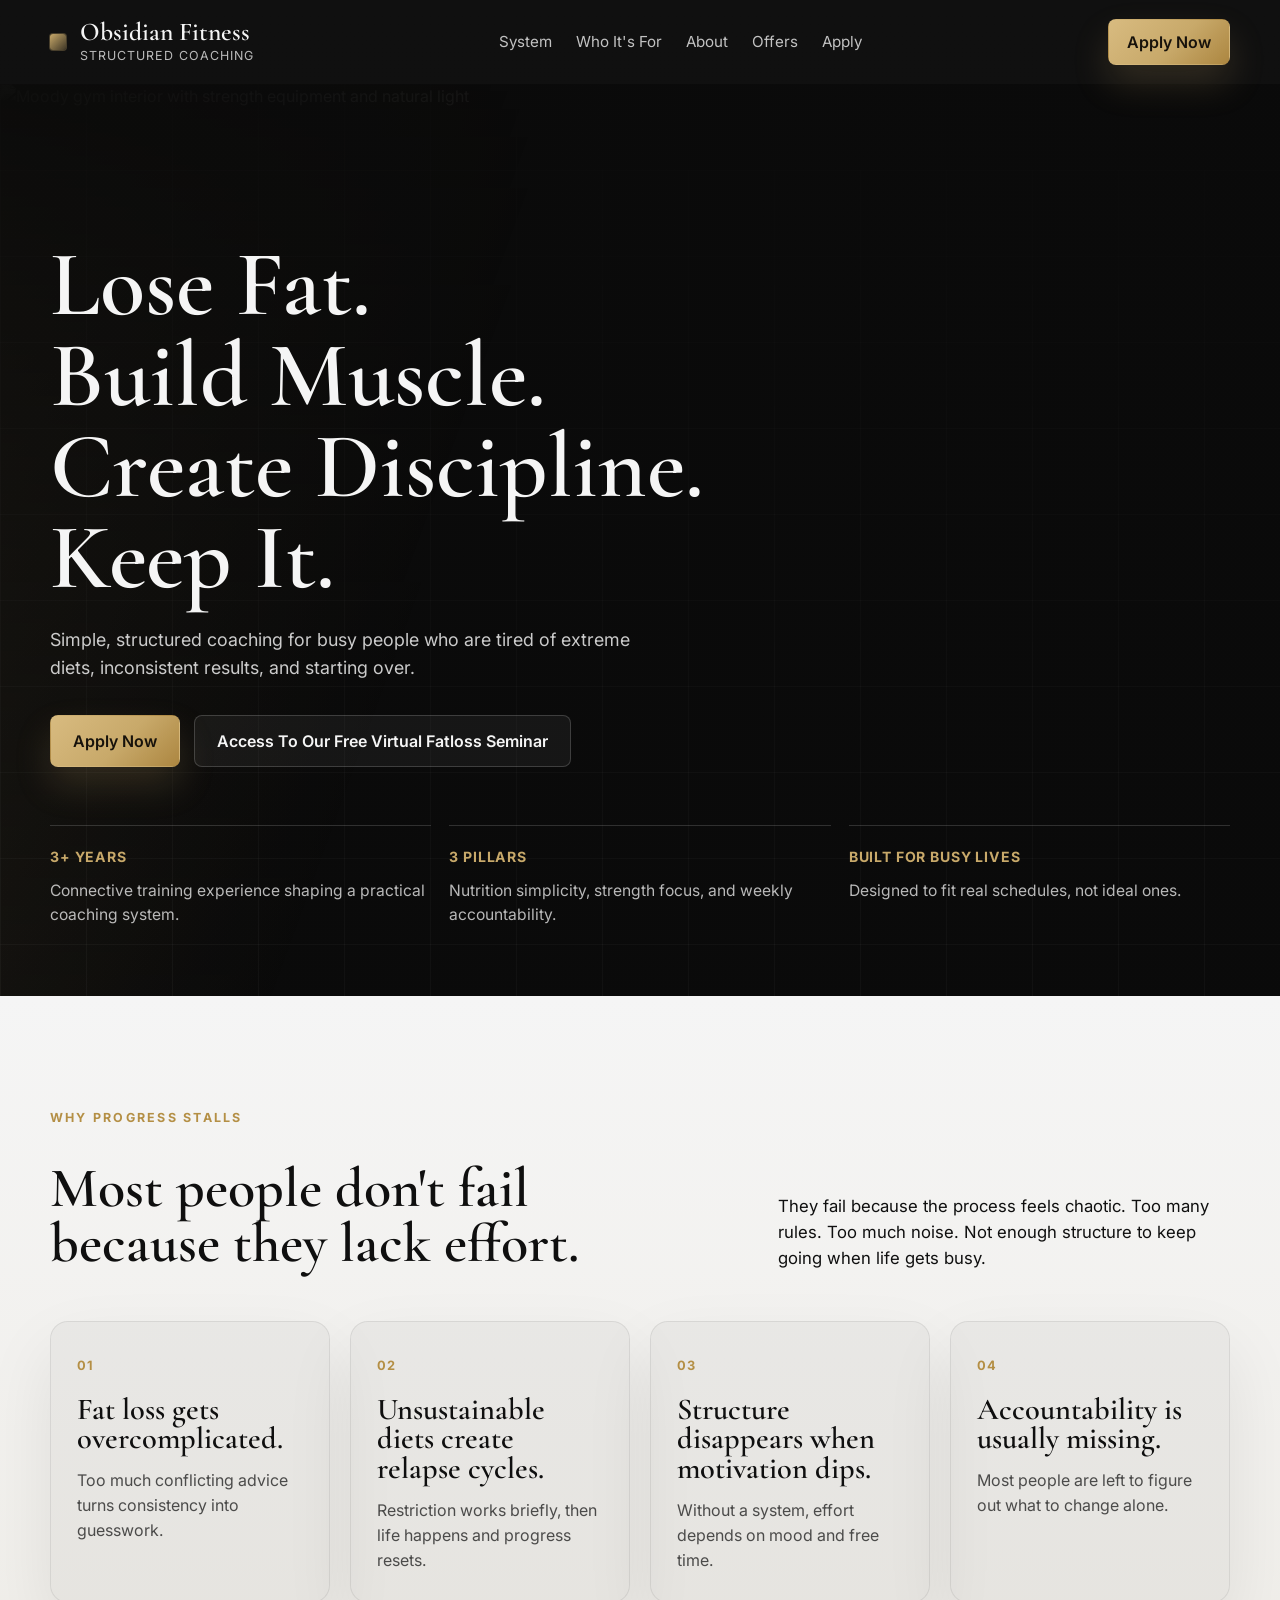
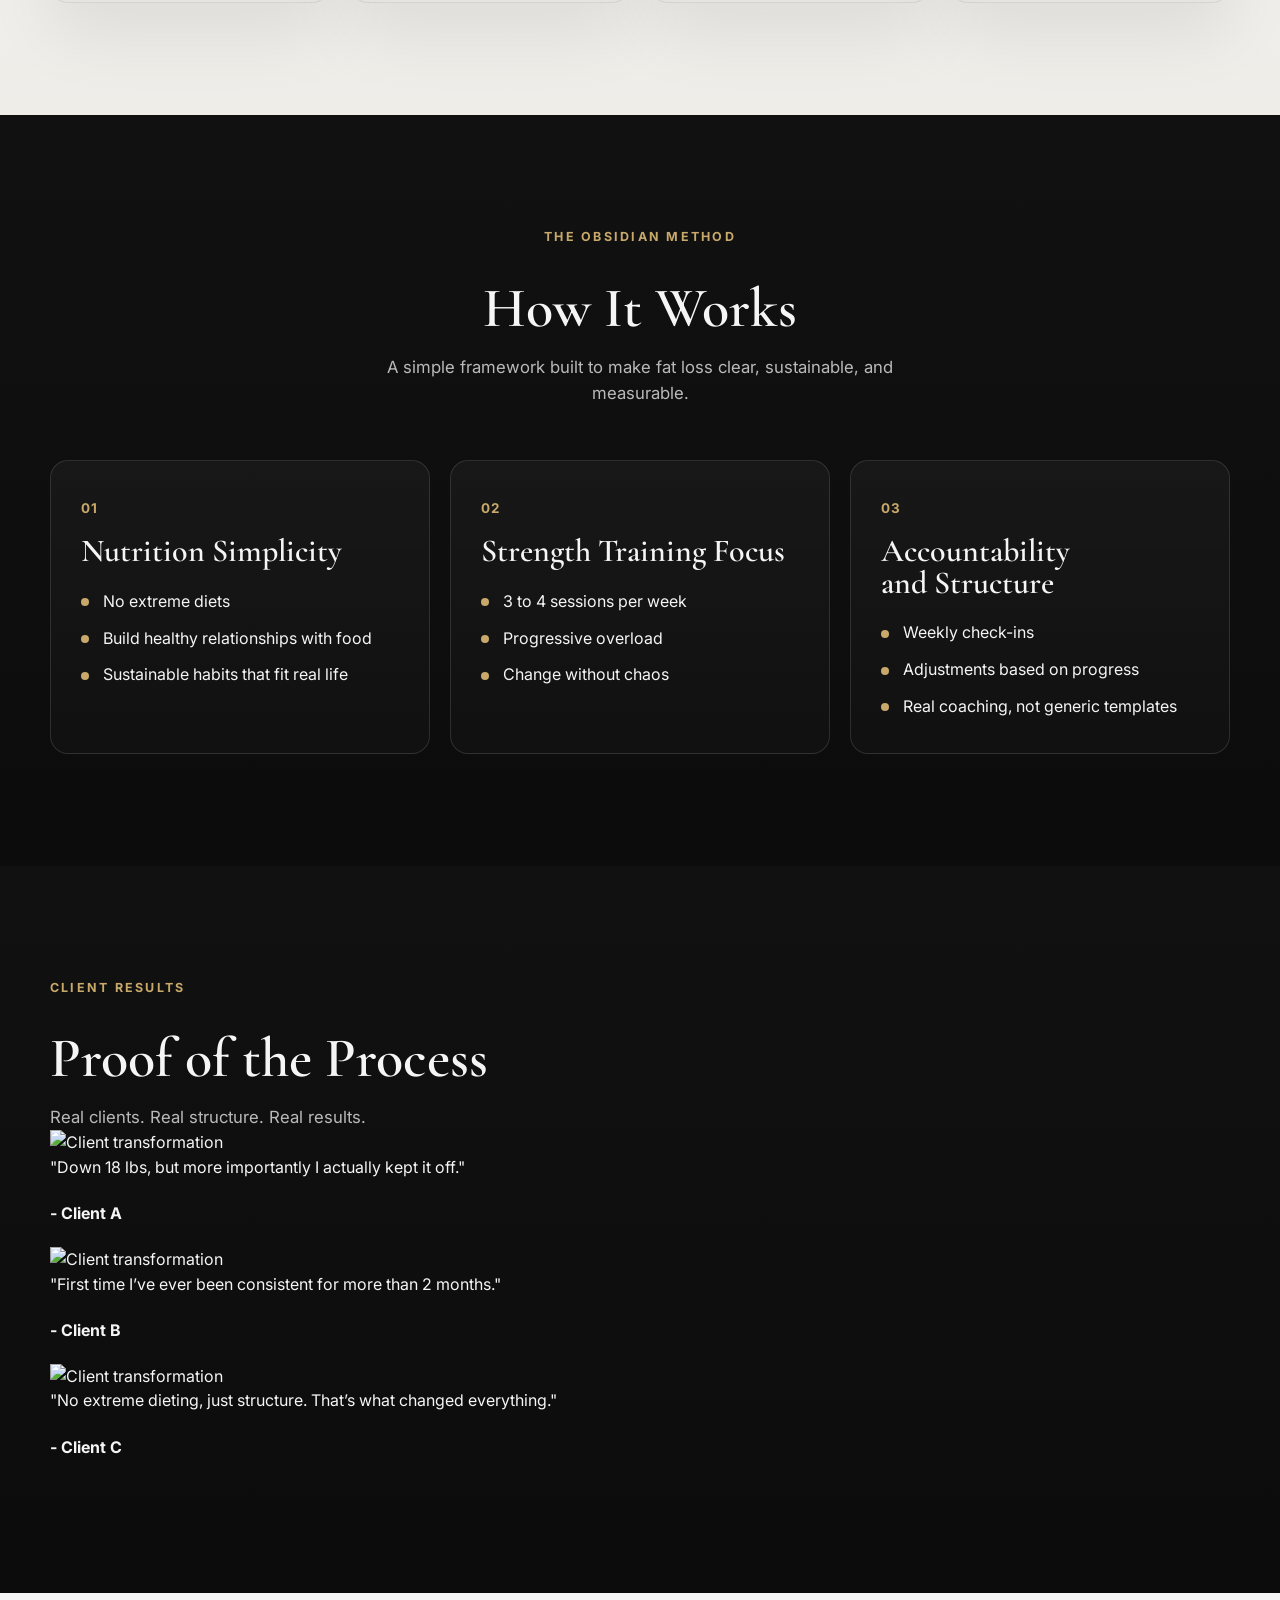
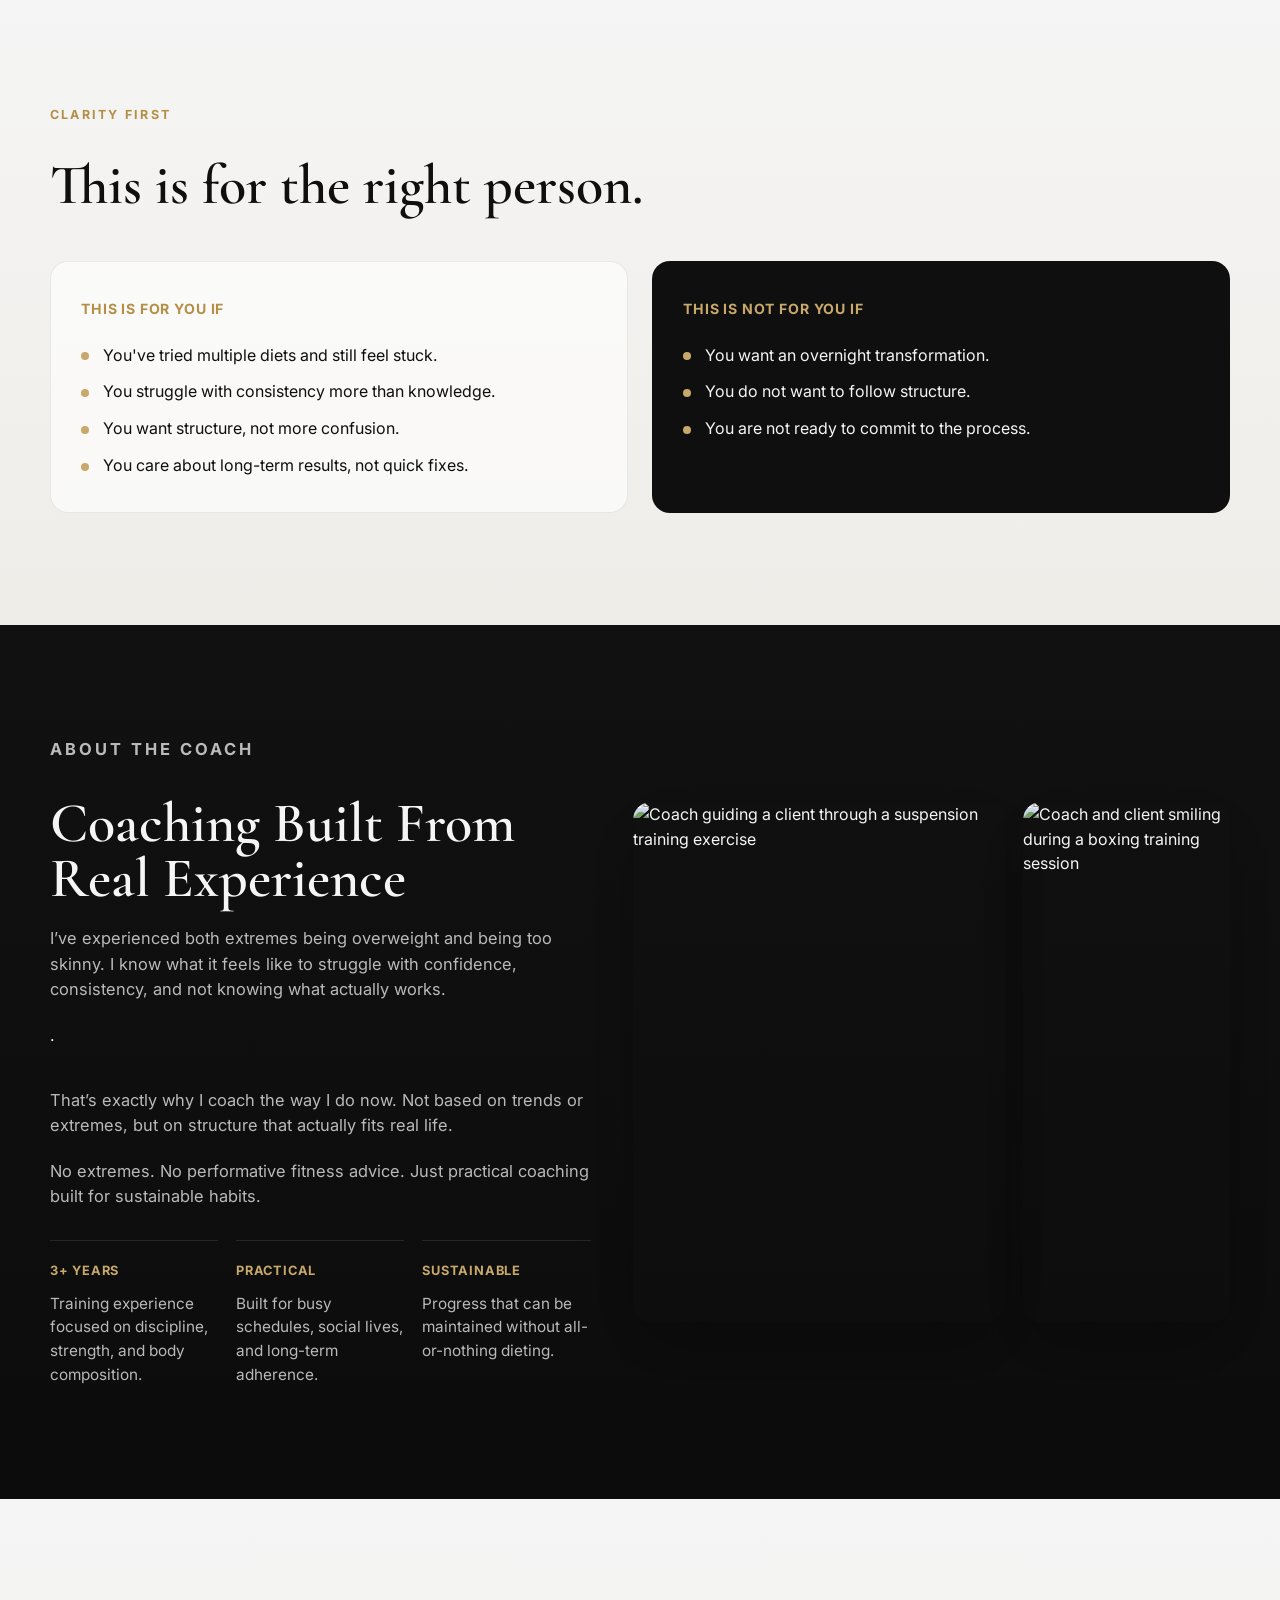
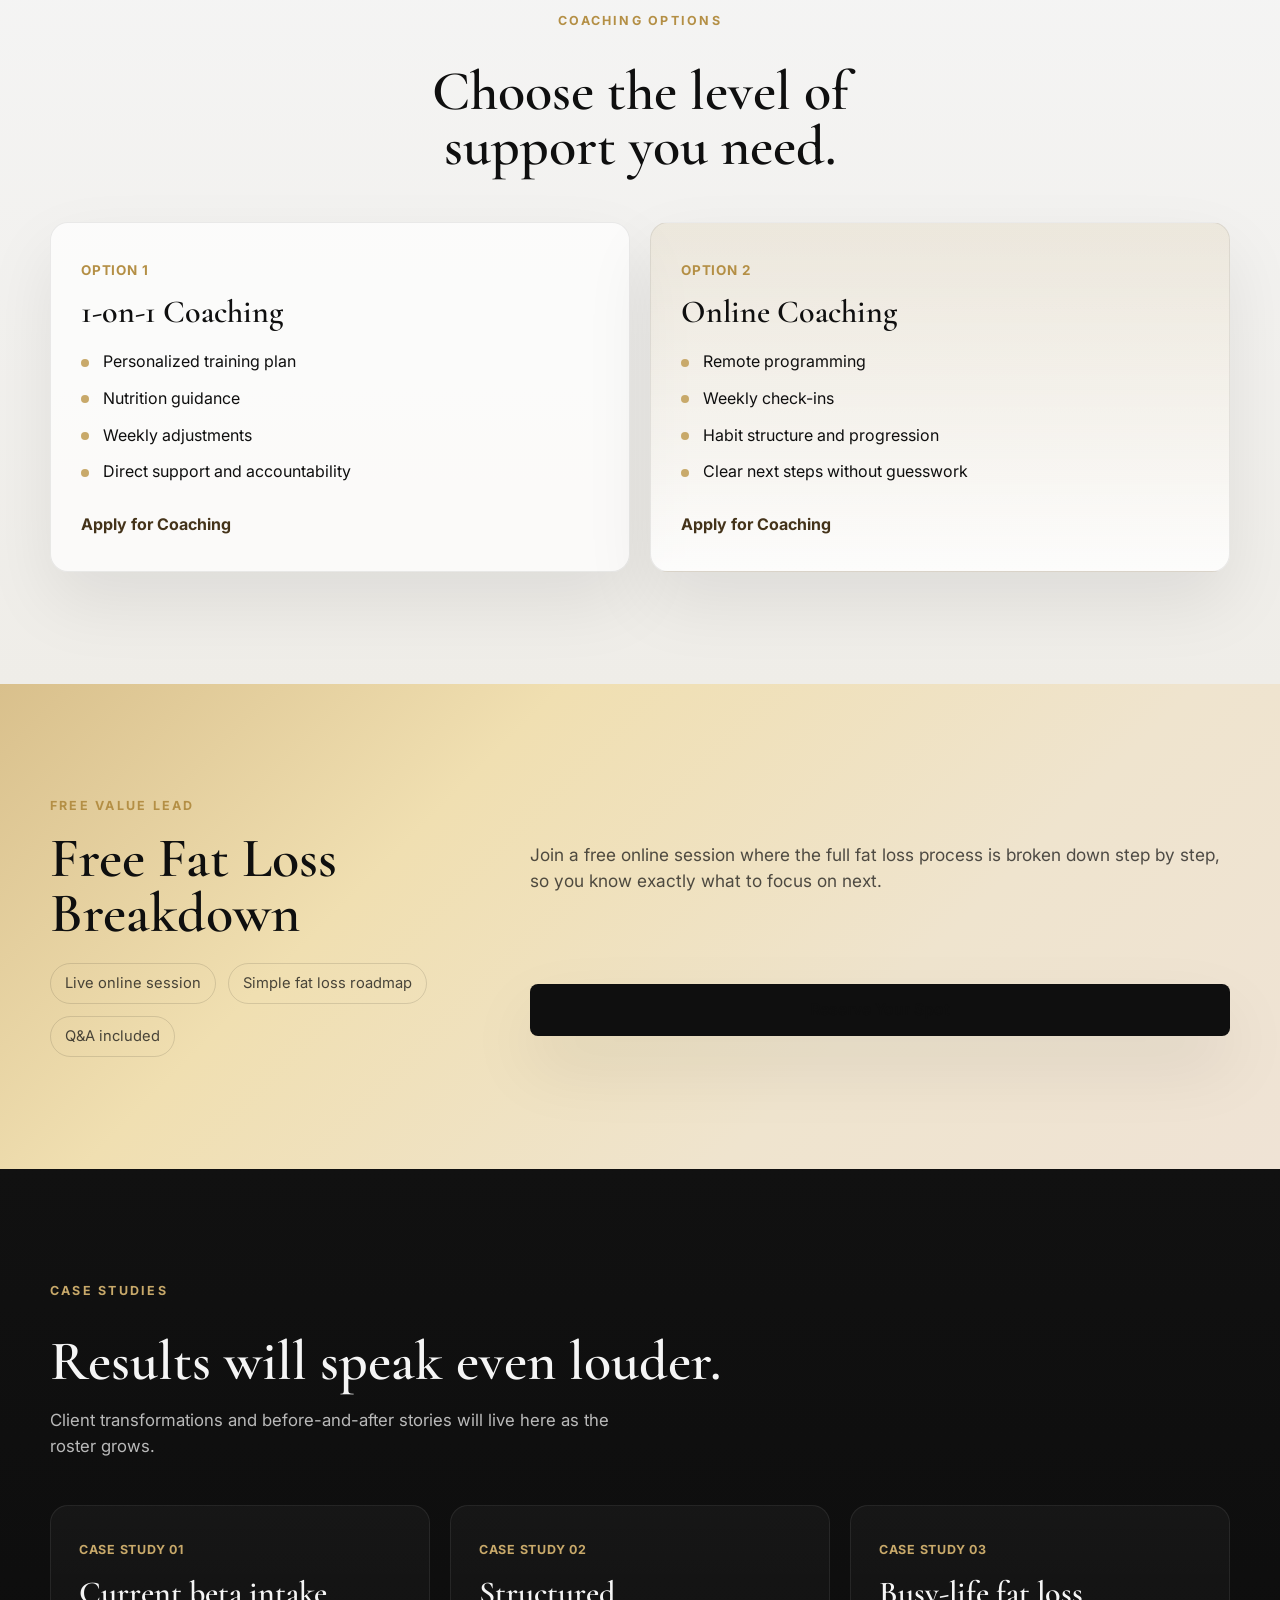
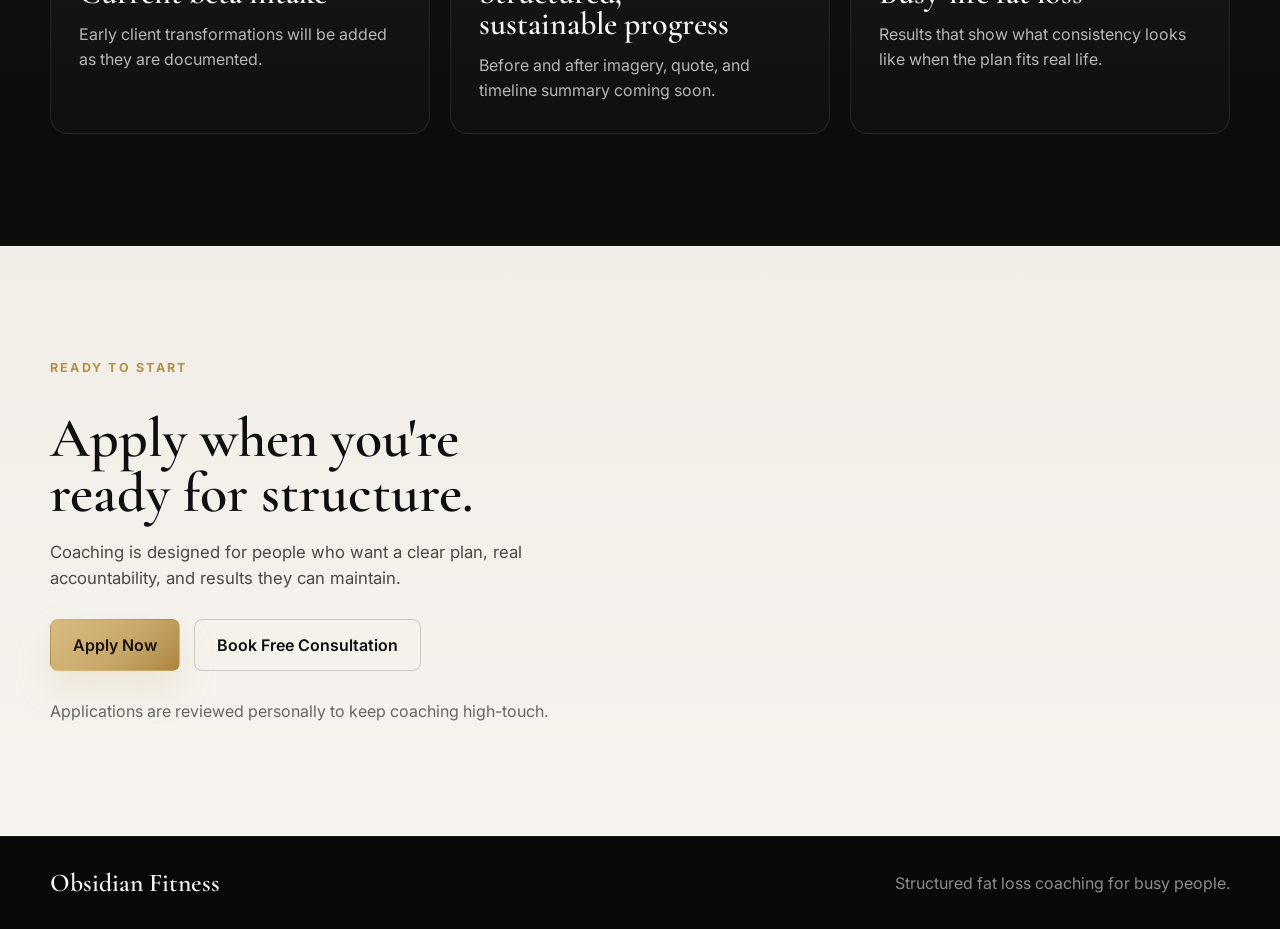
==== index.html @ c29bcb0a "Add files via upload" ====
<!DOCTYPE html>
<html lang="en">
  <head>
    <meta charset="UTF-8" />
    <meta name="viewport" content="width=device-width, initial-scale=1.0" />
    <title>Obsidian Fitness</title>
    <meta
      name="description"
      content="Affordable, Sustainable routines for busy people who want results without extreme diets or confusion."
    />
    <link rel="preconnect" href="https://fonts.googleapis.com" />
    <link rel="preconnect" href="https://fonts.gstatic.com" crossorigin />
    <link
      href="https://fonts.googleapis.com/css2?family=Cormorant+Garamond:wght@500;600;700&family=Inter:wght@400;500;600;700;800&display=swap"
      rel="stylesheet"
    />
    <link rel="stylesheet" href="./styles.css" />
  </head>
  <body>
    <header class="site-header" id="top">
      <div class="container header-inner">
        <a class="brand" href="#top" aria-label="Obsidian Fitness home">
          <span class="brand-mark"></span>
          <span class="brand-copy">
            <strong>Obsidian Fitness</strong>
            <span>Structured coaching</span>
          </span>
        </a>

        <nav class="site-nav" aria-label="Primary">
          <a href="#system">System</a>
          <a href="#for-you">Who It's For</a>
          <a href="#about">About</a>
          <a href="#offers">Offers</a>
          <a href="#apply">Apply</a>
        </nav>

        <a class="button button-gold button-header" href="#apply">Apply Now</a>
      </div>
    </header>

    <main>
      <section class="hero">
        <img
          class="hero-media"
          src="https://images.pexels.com/photos/4753890/pexels-photo-4753890.jpeg?auto=compress&cs=tinysrgb&w=1600"
          alt="Moody gym interior with strength equipment and natural light"
        />
        <div class="hero-overlay"></div>
        <div class="hero-grid"></div>

        <div class="container hero-content">
  
          <h1 class="reveal is-visible">
            Lose Fat.<br />
            Build Muscle.<br />
            Create Discipline.<br />
            Keep It.
          </h1>
          <p class="hero-copy reveal is-visible">
            Simple, structured coaching for busy people who are tired of
            extreme diets, inconsistent results, and starting over.
          </p>

          <div class="hero-actions reveal is-visible">
           <a class="button button-gold" href="https://en.wikipedia.org/wiki/Dog" target="_blank">
  Apply Now
</a>
            <a class="button button-ghost" href="https://docs.google.com/forms/d/e/1FAIpQLSdmE8Nfbl0RZTsZE3I0LBkD9NPxg4uep3VzIPS4Tq2xD36e4w/viewform?usp=dialog" target="_blank">
 Access To Our Free Virtual Fatloss Seminar
</a>
          </div>

          <div class="hero-proof reveal is-visible" aria-label="Coaching highlights">
            <div>
              <span>3+ years</span>
              <p>Connective training experience shaping a practical coaching system.</p>
            </div>
            <div>
              <span>3 pillars</span>
              <p>Nutrition simplicity, strength focus, and weekly accountability.</p>
            </div>
            <div>
              <span>Built for busy lives</span>
              <p>Designed to fit real schedules, not ideal ones.</p>
            </div>
          </div>
        </div>
      </section>

      <section class="section section-light problem-section" id="problem">
        <div class="container split-intro">
          <div class="section-heading reveal">
            <p class="eyebrow eyebrow-dark">Why progress stalls</p>
            <h2>Most people don't fail because they lack effort.</h2>
          </div>
          <p class="section-copy reveal">
            They fail because the process feels chaotic. Too many rules. Too
            much noise. Not enough structure to keep going when life gets busy.
          </p>
        </div>

        <div class="container problem-grid">
          <article class="problem-item reveal">
            <span>01</span>
            <h3>Fat loss gets overcomplicated.</h3>
            <p>Too much conflicting advice turns consistency into guesswork.</p>
          </article>
          <article class="problem-item reveal">
            <span>02</span>
            <h3>Unsustainable diets create relapse cycles.</h3>
            <p>Restriction works briefly, then life happens and progress resets.</p>
          </article>
          <article class="problem-item reveal">
            <span>03</span>
            <h3>Structure disappears when motivation dips.</h3>
            <p>Without a system, effort depends on mood and free time.</p>
          </article>
          <article class="problem-item reveal">
            <span>04</span>
            <h3>Accountability is usually missing.</h3>
            <p>Most people are left to figure out what to change alone.</p>
          </article>
        </div>
      </section>

      <section class="section section-dark system-section" id="system">
        <div class="container">
          <div class="section-heading centered reveal">
            <p class="eyebrow">The Obsidian Method</p>
            <h2>How It Works</h2>
            <p class="section-copy centered-copy">
              A simple framework built to make fat loss clear, sustainable, and
              measurable.
            </p>
          </div>

          <div class="pillar-grid">
            <article class="pillar reveal">
              <span class="pillar-number">01</span>
              <h3>Nutrition Simplicity</h3>
              <ul>
                <li>No extreme diets</li>
                <li>Build healthy relationships with food</li>
                <li>Sustainable habits that fit real life</li>
              </ul>
            </article>

            <article class="pillar reveal">
              <span class="pillar-number">02</span>
              <h3>Strength Training Focus</h3>
              <ul>
                <li>3 to 4 sessions per week</li>
                <li>Progressive overload</li>
                <li>Change without chaos</li>
              </ul>
            </article>

            <article class="pillar reveal">
              <span class="pillar-number">03</span>
              <h3>Accountability and Structure</h3>
              <ul>
                <li>Weekly check-ins</li>
                <li>Adjustments based on progress</li>
                <li>Real coaching, not generic templates</li>
              </ul>
            </article>
          </div>
        </div>
      </section>

<section class="section section-dark testimonial-section" id="results">
  <div class="container">
    <div class="section-heading reveal">
      <p class="eyebrow">Client Results</p>
      <h2>Proof of the Process</h2>
      <p class="section-copy">
        Real clients. Real structure. Real results.
      </p>
    </div>

    <div class="results-grid">

      <div class="result-card reveal">
        <img src="images/client1.jpg" alt="Client transformation">
        <p>"Down 18 lbs, but more importantly I actually kept it off."</p>
        <h4>- Client A</h4>
      </div>

      <div class="result-card reveal">
        <img src="images/client2.jpg" alt="Client transformation">
        <p>"First time I’ve ever been consistent for more than 2 months."</p>
        <h4>- Client B</h4>
      </div>

      <div class="result-card reveal">
        <img src="images/client3.jpg" alt="Client transformation">
        <p>"No extreme dieting, just structure. That’s what changed everything."</p>
        <h4>- Client C</h4>
      </div>

    </div>
  </div>
</section>

      <section class="section section-light fit-section" id="for-you">
        <div class="container">
          <div class="section-heading reveal">
            <p class="eyebrow eyebrow-dark">Clarity first</p>
            <h2>This is for the right person.</h2>
          </div>

          <div class="fit-grid">
            <article class="fit-panel reveal">
              <p class="fit-label">This is for you if</p>
              <ul>
                <li>You've tried multiple diets and still feel stuck.</li>
                <li>You struggle with consistency more than knowledge.</li>
                <li>You want structure, not more confusion.</li>
                <li>You care about long-term results, not quick fixes.</li>
              </ul>
            </article>

            <article class="fit-panel fit-panel-dark reveal">
              <p class="fit-label">This is not for you if</p>
              <ul>
                <li>You want an overnight transformation.</li>
                <li>You do not want to follow structure.</li>
                <li>You are not ready to commit to the process.</li>
              </ul>
            </article>
          </div>
        </div>
      </section>

      <section class="section section-dark about-section" id="about">
        <div class="container about-grid">
          <div class="about-copy">
            <div class="section-heading reveal">
              <p class="eyebrow">About the coach</p>
              <h2>Coaching Built From Real Experience</h2>
            </div>

            <p class="reveal">
              I’ve experienced both extremes being overweight and being too skinny. 
I know what it feels like to struggle with confidence, consistency, and not knowing what actually works.
</p>.
            </p>
            <p class="reveal">
             That’s exactly why I coach the way I do now.
Not based on trends or extremes, but on structure that actually fits real life.
            </p>
            <p class="reveal">
              No extremes. No performative fitness advice. Just practical
              coaching built for sustainable habits.
            </p>

            <div class="about-points reveal">
              <div>
                <span>3+ years</span>
                <p>Training experience focused on discipline, strength, and body composition.</p>
              </div>
              <div>
                <span>Practical</span>
                <p>Built for busy schedules, social lives, and long-term adherence.</p>
              </div>
              <div>
                <span>Sustainable</span>
                <p>Progress that can be maintained without all-or-nothing dieting.</p>
              </div>
            </div>
          </div>

          <div class="about-media reveal" aria-label="Coaching imagery">
            <img
              class="about-image about-image-wide"
              src="https://images.pexels.com/photos/6740311/pexels-photo-6740311.jpeg?auto=compress&cs=tinysrgb&w=1400"
              alt="Coach guiding a client through a suspension training exercise"
            />
            <img
              class="about-image about-image-tall"
              src="https://images.pexels.com/photos/6740333/pexels-photo-6740333.jpeg?auto=compress&cs=tinysrgb&w=900"
              alt="Coach and client smiling during a boxing training session"
            />
          </div>
        </div>
      </section>

      <section class="section section-light offers-section" id="offers">
        <div class="container">
          <div class="section-heading centered reveal">
            <p class="eyebrow eyebrow-dark">Coaching options</p>
            <h2>Choose the level of support you need.</h2>
          </div>

          <div class="offer-grid">
            <article class="offer reveal">
              <p class="offer-kicker">Option 1</p>
              <h3>1-on-1 Coaching</h3>
              <ul>
                <li>Personalized training plan</li>
                <li>Nutrition guidance</li>
                <li>Weekly adjustments</li>
                <li>Direct support and accountability</li>
              </ul>
              <a class="text-link" href="#apply">Apply for Coaching</a>
            </article>

            <article class="offer offer-featured reveal">
              <p class="offer-kicker">Option 2</p>
              <h3>Online Coaching</h3>
              <ul>
                <li>Remote programming</li>
                <li>Weekly check-ins</li>
                <li>Habit structure and progression</li>
                <li>Clear next steps without guesswork</li>
              </ul>
              <a class="text-link" href="#apply">Apply for Coaching</a>
            </article>
          </div>
        </div>
      </section>

      <section class="section breakdown-section" id="breakdown">
        <div class="container breakdown-inner reveal">
          <div>
            <p class="eyebrow eyebrow-dark">Free value lead</p>
            <h2>Free Fat Loss Breakdown</h2>
          </div>

          <p>
            Join a free online session where the full fat loss process is broken
            down step by step, so you know exactly what to focus on next.
          </p>

          <div class="breakdown-meta" aria-label="Session highlights">
            <span>Live online session</span>
            <span>Simple fat loss roadmap</span>
            <span>Q&amp;A included</span>
          </div>

          <a class="button button-dark" href="#apply">Reserve Your Spot</a>
        </div>
      </section>

      <section class="section section-dark testimonial-section" id="results">
        <div class="container">
          <div class="section-heading reveal">
            <p class="eyebrow">Case studies</p>
            <h2>Results will speak even louder.</h2>
            <p class="section-copy">
              Client transformations and before-and-after stories will live here
              as the roster grows.
            </p>
          </div>

          <div class="testimonial-grid">
            <article class="testimonial reveal">
              <span>Case Study 01</span>
              <h3>Current beta intake</h3>
              <p>Early client transformations will be added as they are documented.</p>
            </article>
            <article class="testimonial reveal">
              <span>Case Study 02</span>
              <h3>Structured, sustainable progress</h3>
              <p>Before and after imagery, quote, and timeline summary coming soon.</p>
            </article>
            <article class="testimonial reveal">
              <span>Case Study 03</span>
              <h3>Busy-life fat loss</h3>
              <p>Results that show what consistency looks like when the plan fits real life.</p>
            </article>
          </div>
        </div>
      </section>

      <section class="section final-cta-section" id="apply">
        <div class="container final-cta-inner">
          <div class="section-heading reveal">
            <p class="eyebrow eyebrow-dark">Ready to start</p>
            <h2>Apply when you're ready for structure.</h2>
            <p class="section-copy">
              Coaching is designed for people who want a clear plan, real
              accountability, and results they can maintain.
            </p>
          </div>

          <div class="cta-actions reveal">
            <a class="button button-gold" href="#top">Apply Now</a>
            <a class="button button-outline-dark" href="#breakdown">Book Free Consultation</a>
          </div>

          <p class="cta-note reveal">Applications are reviewed personally to keep coaching high-touch.</p>
        </div>
      </section>
    </main>

    <footer class="site-footer">
      <div class="container footer-inner">
        <p>Obsidian Fitness</p>
        <p>Structured fat loss coaching for busy people.</p>
      </div>
    </footer>

    <script src="./script.js"></script>
  </body>
</html>
---- styles.css ----
:root {
  --bg: #0f0f0f;
  --surface: #171717;
  --surface-strong: #101010;
  --surface-soft: #1d1d1d;
  --paper: #f5f5f5;
  --paper-deep: #ece9e2;
  --muted: #a1a1a1;
  --muted-dark: #656565;
  --accent: #c8a96a;
  --accent-strong: #b48f45;
  --border-light: rgba(245, 245, 245, 0.12);
  --border-dark: rgba(15, 15, 15, 0.1);
  --shadow-dark: 0 24px 70px rgba(0, 0, 0, 0.28);
  --shadow-light: 0 30px 70px rgba(15, 15, 15, 0.08);
  --max-width: 1180px;
  --header-height: 84px;
  --radius-large: 28px;
  --radius-medium: 18px;
  --radius-small: 8px;
  --transition: 220ms ease;
}

*,
*::before,
*::after {
  box-sizing: border-box;
}

html {
  scroll-behavior: smooth;
}

body {
  margin: 0;
  font-family: "Inter", "Helvetica Neue", Arial, sans-serif;
  color: var(--paper);
  background:
    linear-gradient(180deg, #101010 0%, #0a0a0a 100%);
  line-height: 1.55;
  -webkit-font-smoothing: antialiased;
}

img {
  display: block;
  max-width: 100%;
}

a {
  color: inherit;
  text-decoration: none;
}

button,
input,
textarea,
select {
  font: inherit;
}

.container {
  width: min(calc(100% - 40px), var(--max-width));
  margin: 0 auto;
}

.site-header {
  position: sticky;
  top: 0;
  z-index: 20;
  transition: background-color var(--transition), border-color var(--transition), backdrop-filter var(--transition);
}

.site-header.is-scrolled {
  background: rgba(9, 9, 9, 0.8);
  backdrop-filter: blur(18px);
  border-bottom: 1px solid rgba(245, 245, 245, 0.08);
}

.header-inner {
  min-height: var(--header-height);
  display: grid;
  grid-template-columns: auto 1fr auto;
  align-items: center;
  gap: 28px;
}

.brand {
  display: inline-flex;
  align-items: center;
  gap: 14px;
}

.brand-mark {
  width: 16px;
  height: 16px;
  border-radius: 3px;
  background:
    linear-gradient(135deg, var(--accent) 0%, rgba(200, 169, 106, 0.25) 100%);
  box-shadow: 0 0 0 1px rgba(200, 169, 106, 0.3);
}

.brand-copy {
  display: grid;
  gap: 2px;
}

.brand-copy strong,
.site-footer p:first-child {
  font-family: "Cormorant Garamond", Georgia, serif;
  font-size: 1.6rem;
  font-weight: 600;
  line-height: 1;
}

.brand-copy span {
  color: rgba(245, 245, 245, 0.74);
  font-size: 0.78rem;
  letter-spacing: 0.08em;
  text-transform: uppercase;
}

.site-nav {
  display: flex;
  justify-content: center;
  align-items: center;
  gap: 24px;
  flex-wrap: wrap;
}

.site-nav a {
  color: rgba(245, 245, 245, 0.78);
  font-size: 0.95rem;
  transition: color var(--transition);
}

.site-nav a:hover,
.site-nav a:focus-visible {
  color: var(--paper);
}

.button {
  display: inline-flex;
  align-items: center;
  justify-content: center;
  min-height: 52px;
  padding: 0 22px;
  border-radius: var(--radius-small);
  font-weight: 600;
  border: 1px solid transparent;
  transition:
    transform var(--transition),
    background-color var(--transition),
    color var(--transition),
    border-color var(--transition),
    box-shadow var(--transition);
}

.button:hover,
.button:focus-visible {
  transform: translateY(-1px);
}

.button-gold {
  background: linear-gradient(135deg, #d8bb80 0%, var(--accent) 55%, #ac8640 100%);
  color: #17120b;
  box-shadow: 0 18px 36px rgba(200, 169, 106, 0.18);
}

.button-ghost {
  background: rgba(245, 245, 245, 0.05);
  border-color: rgba(245, 245, 245, 0.18);
  color: var(--paper);
}

.button-dark,
.button-outline-dark {
  color: var(--bg);
}

.button-dark {
  background: var(--bg);
  box-shadow: var(--shadow-light);
}

.button-outline-dark {
  border-color: rgba(15, 15, 15, 0.18);
  background: transparent;
}

.button-header {
  min-height: 46px;
  padding-inline: 18px;
}

.hero {
  position: relative;
  min-height: calc(100svh - 8px);
  display: flex;
  align-items: flex-end;
  overflow: clip;
  background: #0b0b0b;
}

.hero-media,
.hero-overlay,
.hero-grid {
  position: absolute;
  inset: 0;
}

.hero-media {
  width: 100%;
  height: 100%;
  object-fit: cover;
  object-position: center 48%;
  filter: grayscale(1) brightness(0.34) contrast(1.1);
}

.hero-overlay {
  background:
    linear-gradient(90deg, rgba(10, 10, 10, 0.92) 0%, rgba(10, 10, 10, 0.72) 45%, rgba(10, 10, 10, 0.86) 100%),
    linear-gradient(180deg, rgba(10, 10, 10, 0.35) 0%, rgba(10, 10, 10, 0.1) 26%, rgba(10, 10, 10, 0.82) 100%);
}

.hero-grid {
  background-image:
    linear-gradient(rgba(255, 255, 255, 0.04) 1px, transparent 1px),
    linear-gradient(90deg, rgba(255, 255, 255, 0.04) 1px, transparent 1px),
    linear-gradient(110deg, rgba(200, 169, 106, 0.13) 0%, rgba(200, 169, 106, 0) 38%);
  background-size: 86px 86px, 86px 86px, 100% 100%;
  mask-image: linear-gradient(180deg, rgba(0, 0, 0, 0.08) 0%, rgba(0, 0, 0, 0.85) 100%);
}

.hero-content {
  position: relative;
  z-index: 1;
  padding-top: calc(var(--header-height) + 72px);
  padding-bottom: 68px;
}

.eyebrow {
  margin: 0 0 16px;
  color: var(--accent);
  font-size: 0.78rem;
  font-weight: 700;
  letter-spacing: 0.18em;
  text-transform: uppercase;
}

.eyebrow-dark {
  color: var(--accent-strong);
}

h1,
h2,
h3 {
  margin: 0;
  font-family: "Cormorant Garamond", Georgia, serif;
  font-weight: 600;
  line-height: 0.98;
  text-wrap: balance;
}

h1 {
  max-width: 760px;
  font-size: 5.8rem;
  letter-spacing: 0;
}

h2 {
  font-size: 3.5rem;
  max-width: 700px;
  color: inherit;
}

h3 {
  font-size: 2rem;
}

p {
  margin: 0;
}

.hero-copy {
  margin-top: 22px;
  max-width: 620px;
  color: rgba(245, 245, 245, 0.82);
  font-size: 1.12rem;
}

.hero-actions,
.cta-actions {
  display: flex;
  flex-wrap: wrap;
  gap: 14px;
}

.hero-actions {
  margin-top: 34px;
}

.hero-proof {
  margin-top: 58px;
  display: grid;
  grid-template-columns: repeat(3, minmax(0, 1fr));
  gap: 18px;
}

.hero-proof > div {
  padding-top: 18px;
  border-top: 1px solid rgba(245, 245, 245, 0.16);
}

.hero-proof span,
.about-points span,
.problem-item span,
.pillar-number,
.testimonial span,
.offer-kicker,
.fit-label {
  display: inline-block;
  font-weight: 700;
  letter-spacing: 0.06em;
  text-transform: uppercase;
}

.hero-proof span {
  color: var(--accent);
  font-size: 0.88rem;
}

.hero-proof p {
  margin-top: 10px;
  color: rgba(245, 245, 245, 0.74);
  font-size: 0.98rem;
}

.section {
  position: relative;
  padding: 112px 0;
}

.section-light {
  color: var(--bg);
  background:
    linear-gradient(180deg, #f5f5f5 0%, #efede8 100%);
}

.section-dark {
  color: var(--paper);
  background:
    linear-gradient(180deg, #111111 0%, #0c0c0c 100%);
}

.section-heading {
  display: grid;
  gap: 18px;
}

.centered {
  text-align: center;
  justify-items: center;
}

.centered-copy {
  max-width: 620px;
}

.section-copy {
  max-width: 560px;
  color: inherit;
  opacity: 0.74;
  font-size: 1.05rem;
}

.split-intro {
  display: grid;
  grid-template-columns: 1.2fr 0.8fr;
  gap: 50px;
  align-items: end;
}

.problem-grid,
.pillar-grid,
.offer-grid,
.testimonial-grid {
  display: grid;
  gap: 20px;
}

.problem-grid {
  grid-template-columns: repeat(4, minmax(0, 1fr));
  margin-top: 50px;
}

.problem-item,
.pillar,
.offer,
.testimonial,
.fit-panel {
  border-radius: var(--radius-medium);
}

.problem-item {
  padding: 30px 26px;
  background: rgba(15, 15, 15, 0.04);
  border: 1px solid rgba(15, 15, 15, 0.08);
  box-shadow: var(--shadow-light);
}

.problem-item span {
  color: var(--accent-strong);
  font-size: 0.8rem;
}

.problem-item h3 {
  margin-top: 18px;
  font-size: 1.9rem;
}

.problem-item p {
  margin-top: 14px;
  color: rgba(15, 15, 15, 0.72);
}

.pillar-grid {
  grid-template-columns: repeat(3, minmax(0, 1fr));
  margin-top: 54px;
}

.pillar {
  min-height: 100%;
  padding: 34px 30px;
  background:
    linear-gradient(180deg, rgba(255, 255, 255, 0.04) 0%, rgba(255, 255, 255, 0.02) 100%);
  border: 1px solid var(--border-light);
}

.pillar-number {
  color: var(--accent);
  font-size: 0.84rem;
}

.pillar h3 {
  margin-top: 16px;
}

.pillar ul,
.fit-panel ul,
.offer ul {
  margin: 22px 0 0;
  padding: 0;
  list-style: none;
}

.pillar li,
.fit-panel li,
.offer li {
  position: relative;
  padding-left: 22px;
}

.pillar li + li,
.fit-panel li + li,
.offer li + li {
  margin-top: 12px;
}

.pillar li::before,
.fit-panel li::before,
.offer li::before {
  content: "";
  position: absolute;
  left: 0;
  top: 0.6em;
  width: 8px;
  height: 8px;
  border-radius: 50%;
  background: var(--accent);
}

.fit-grid {
  margin-top: 48px;
  display: grid;
  grid-template-columns: repeat(2, minmax(0, 1fr));
  gap: 24px;
}

.fit-panel {
  padding: 34px 30px;
  background: rgba(255, 255, 255, 0.62);
  border: 1px solid rgba(15, 15, 15, 0.08);
}

.fit-panel-dark {
  background: var(--bg);
  color: var(--paper);
}

.fit-label {
  font-size: 0.88rem;
  color: var(--accent-strong);
}

.fit-panel-dark .fit-label {
  color: var(--accent);
}

.about-grid {
  display: grid;
  grid-template-columns: 0.95fr 1.05fr;
  gap: 42px;
  align-items: center;
}

.about-copy {
  display: grid;
  gap: 20px;
}

.about-copy p {
  max-width: 540px;
  color: rgba(245, 245, 245, 0.74);
  font-size: 1.03rem;
}

.about-points {
  margin-top: 10px;
  display: grid;
  grid-template-columns: repeat(3, minmax(0, 1fr));
  gap: 18px;
}

.about-points div {
  padding-top: 16px;
  border-top: 1px solid rgba(245, 245, 245, 0.1);
}

.about-points span {
  color: var(--accent);
  font-size: 0.8rem;
}

.about-points p {
  margin-top: 10px;
  font-size: 0.96rem;
}

.about-media {
  display: grid;
  grid-template-columns: 1.35fr 0.75fr;
  gap: 18px;
  align-items: stretch;
}

.about-image {
  height: 100%;
  width: 100%;
  object-fit: cover;
  border-radius: var(--radius-medium);
  box-shadow: var(--shadow-dark);
  filter: saturate(0.82) grayscale(0.28);
}

.about-image-wide {
  min-height: 520px;
}

.about-image-tall {
  min-height: 520px;
}

.offer-grid {
  grid-template-columns: repeat(2, minmax(0, 1fr));
  margin-top: 48px;
}

.offer {
  padding: 34px 30px;
  background: rgba(255, 255, 255, 0.7);
  border: 1px solid rgba(15, 15, 15, 0.08);
  box-shadow: var(--shadow-light);
}

.offer-featured {
  background:
    linear-gradient(180deg, rgba(200, 169, 106, 0.14) 0%, rgba(255, 255, 255, 0.82) 100%);
}

.offer-kicker {
  color: var(--accent-strong);
  font-size: 0.84rem;
}

.offer h3 {
  margin-top: 14px;
}

.text-link {
  display: inline-block;
  margin-top: 28px;
  color: #44331a;
  font-weight: 700;
}

.breakdown-section {
  background:
    linear-gradient(135deg, #d9c08c 0%, #f0dfb1 32%, #efe4ce 68%, #efe3d5 100%);
  color: var(--bg);
}

.breakdown-inner {
  display: grid;
  grid-template-columns: 1fr auto;
  gap: 22px 40px;
  align-items: center;
}

.breakdown-inner > p {
  max-width: 700px;
  font-size: 1.08rem;
  color: rgba(15, 15, 15, 0.72);
}

.breakdown-meta {
  display: flex;
  flex-wrap: wrap;
  gap: 12px;
}

.breakdown-meta span {
  padding: 8px 14px;
  border: 1px solid rgba(15, 15, 15, 0.12);
  border-radius: 999px;
  font-size: 0.92rem;
  color: rgba(15, 15, 15, 0.74);
}

.testimonial-grid {
  grid-template-columns: repeat(3, minmax(0, 1fr));
  margin-top: 46px;
}

.testimonial {
  padding: 30px 28px;
  background:
    linear-gradient(180deg, rgba(255, 255, 255, 0.035) 0%, rgba(255, 255, 255, 0.015) 100%);
  border: 1px solid rgba(255, 255, 255, 0.08);
}

.testimonial span {
  color: var(--accent);
  font-size: 0.78rem;
}

.testimonial h3 {
  margin-top: 16px;
  font-size: 2rem;
}

.testimonial p {
  margin-top: 14px;
  color: rgba(245, 245, 245, 0.72);
}

.final-cta-section {
  color: var(--bg);
  background:
    linear-gradient(180deg, #f1eee8 0%, #f7f4ef 100%);
}

.final-cta-inner {
  display: grid;
  justify-items: start;
  gap: 28px;
}

.cta-note {
  color: rgba(15, 15, 15, 0.62);
}

.site-footer {
  border-top: 1px solid rgba(255, 255, 255, 0.08);
  background: #090909;
}

.footer-inner {
  min-height: 92px;
  display: flex;
  justify-content: space-between;
  align-items: center;
  gap: 20px;
}

.site-footer p:last-child {
  color: rgba(245, 245, 245, 0.56);
}

.reveal {
  opacity: 0;
  transform: translateY(24px);
  transition: opacity 650ms ease, transform 650ms ease;
}

.reveal.is-visible {
  opacity: 1;
  transform: translateY(0);
}

@media (prefers-reduced-motion: reduce) {
  html {
    scroll-behavior: auto;
  }

  .button,
  .site-header,
  .reveal {
    transition: none;
  }

  .reveal {
    opacity: 1;
    transform: none;
  }
}

@media (max-width: 1100px) {
  h1 {
    font-size: 5rem;
  }

  h2 {
    font-size: 3.1rem;
  }

  .problem-grid {
    grid-template-columns: repeat(2, minmax(0, 1fr));
  }

  .about-grid,
  .split-intro,
  .breakdown-inner {
    grid-template-columns: 1fr;
  }

  .about-media {
    order: -1;
  }

  .breakdown-inner .button {
    justify-self: start;
  }
}

@media (max-width: 920px) {
  :root {
    --header-height: 112px;
  }

  .header-inner {
    grid-template-columns: 1fr;
    justify-items: start;
    gap: 14px;
    padding: 16px 0;
  }

  .site-nav {
    justify-content: flex-start;
    gap: 16px;
    overflow-x: auto;
    width: 100%;
    padding-bottom: 4px;
  }

  .hero {
    align-items: end;
  }

  .hero-content {
    padding-top: calc(var(--header-height) + 48px);
  }

  h1 {
    font-size: 4.2rem;
    max-width: 620px;
  }

  h2 {
    font-size: 2.8rem;
  }

  .hero-proof,
  .pillar-grid,
  .offer-grid,
  .testimonial-grid,
  .about-points {
    grid-template-columns: 1fr;
  }

  .fit-grid,
  .about-media {
    grid-template-columns: 1fr;
  }

  .about-image-wide,
  .about-image-tall {
    min-height: 360px;
  }

  .footer-inner {
    min-height: auto;
    padding: 24px 0;
    flex-direction: column;
    align-items: flex-start;
  }
}

@media (max-width: 680px) {
  .container {
    width: min(calc(100% - 28px), var(--max-width));
  }

  .section {
    padding: 84px 0;
  }

  h1 {
    max-width: 100%;
    width: 14rem;
    font-size: 2.3rem;
    line-height: 0.94;
    text-wrap: initial;
  }

  h2 {
    font-size: 2.35rem;
  }

  h3,
  .testimonial h3,
  .problem-item h3 {
    font-size: 1.7rem;
  }

  .hero-copy,
  .section-copy,
  .breakdown-inner > p {
    font-size: 1rem;
  }

  .hero-copy {
    width: 18rem;
    max-width: 100%;
  }

  .hero-content {
    padding-bottom: 48px;
  }

  .problem-grid {
    grid-template-columns: 1fr;
  }

  .problem-item,
  .pillar,
  .offer,
  .testimonial,
  .fit-panel {
    padding: 26px 22px;
  }

  .breakdown-meta {
    gap: 10px;
  }

  .breakdown-meta span {
    width: 100%;
    text-align: center;
  }

  .button,
  .button-header {
    width: 100%;
  }

  .hero-actions,
  .cta-actions {
    width: 100%;
  }
}
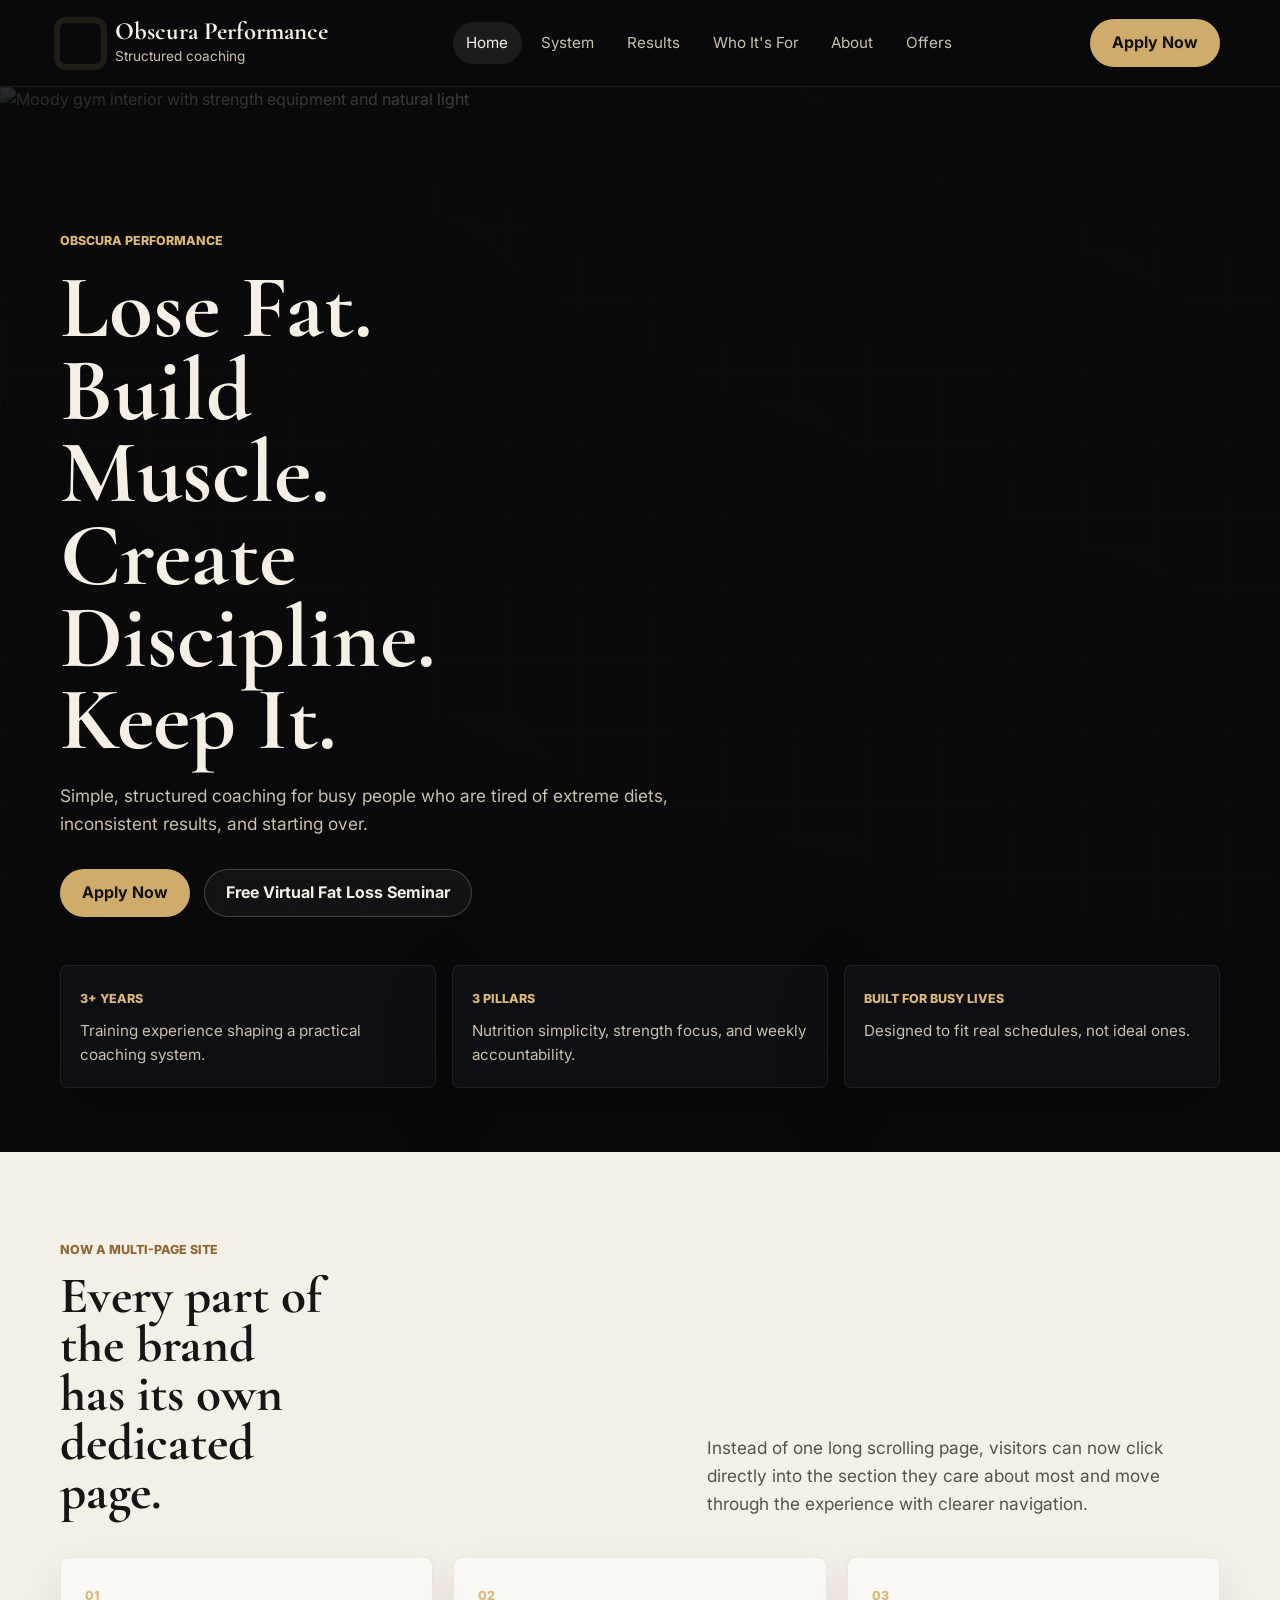
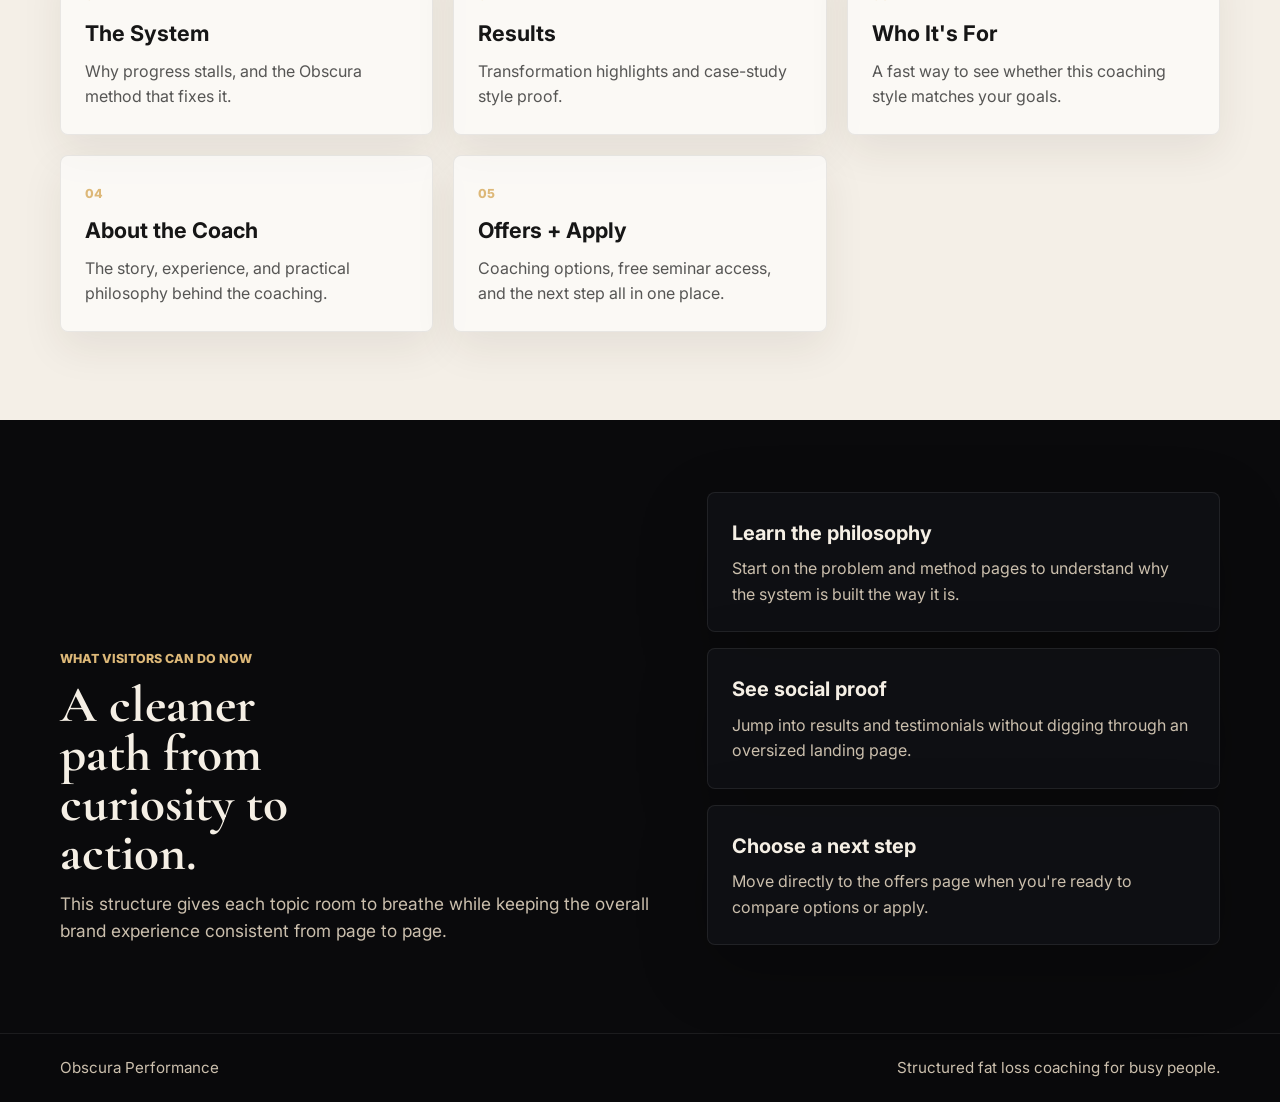
==== commit bcc22836: "Add files via upload" ====
--- a/index.html
+++ b/index.html
@@ -3,10 +3,10 @@
   <head>
     <meta charset="UTF-8" />
     <meta name="viewport" content="width=device-width, initial-scale=1.0" />
-    <title>Obsidian Fitness</title>
+    <title>Obscura Performance</title>
     <meta
       name="description"
-      content="Affordable, Sustainable routines for busy people who want results without extreme diets or confusion."
+      content="Affordable, sustainable routines for busy people who want results without extreme diets or confusion."
     />
     <link rel="preconnect" href="https://fonts.googleapis.com" />
     <link rel="preconnect" href="https://fonts.gstatic.com" crossorigin />
@@ -17,25 +17,26 @@
     <link rel="stylesheet" href="./styles.css" />
   </head>
   <body>
-    <header class="site-header" id="top">
+    <header class="site-header">
       <div class="container header-inner">
-        <a class="brand" href="#top" aria-label="Obsidian Fitness home">
+        <a class="brand" href="./index.html" aria-label="Obscura Performance home">
           <span class="brand-mark"></span>
           <span class="brand-copy">
-            <strong>Obsidian Fitness</strong>
+            <strong>Obscura Performance</strong>
             <span>Structured coaching</span>
           </span>
         </a>
 
         <nav class="site-nav" aria-label="Primary">
-          <a href="#system">System</a>
-          <a href="#for-you">Who It's For</a>
-          <a href="#about">About</a>
-          <a href="#offers">Offers</a>
-          <a href="#apply">Apply</a>
+          <a href="./index.html" aria-current="page">Home</a>
+          <a href="./system.html">System</a>
+          <a href="./results.html">Results</a>
+          <a href="./for-you.html">Who It's For</a>
+          <a href="./about.html">About</a>
+          <a href="./offers.html">Offers</a>
         </nav>
 
-        <a class="button button-gold button-header" href="#apply">Apply Now</a>
+        <a class="button button-gold button-header" href="./offers.html#apply">Apply Now</a>
       </div>
     </header>
 
@@ -50,7 +51,7 @@
         <div class="hero-grid"></div>
 
         <div class="container hero-content">
-  
+          <p class="eyebrow reveal is-visible">Obscura Performance</p>
           <h1 class="reveal is-visible">
             Lose Fat.<br />
             Build Muscle.<br />
@@ -58,23 +59,21 @@
             Keep It.
           </h1>
           <p class="hero-copy reveal is-visible">
-            Simple, structured coaching for busy people who are tired of
-            extreme diets, inconsistent results, and starting over.
+            Simple, structured coaching for busy people who are tired of extreme diets,
+            inconsistent results, and starting over.
           </p>
 
           <div class="hero-actions reveal is-visible">
-           <a class="button button-gold" href="https://en.wikipedia.org/wiki/Dog" target="_blank">
-  Apply Now
-</a>
-            <a class="button button-ghost" href="https://docs.google.com/forms/d/e/1FAIpQLSdmE8Nfbl0RZTsZE3I0LBkD9NPxg4uep3VzIPS4Tq2xD36e4w/viewform?usp=dialog" target="_blank">
- Access To Our Free Virtual Fatloss Seminar
-</a>
+            <a class="button button-gold" href="./offers.html#apply">Apply Now</a>
+            <a class="button button-ghost" href="./offers.html#seminar">
+              Free Virtual Fat Loss Seminar
+            </a>
           </div>
 
           <div class="hero-proof reveal is-visible" aria-label="Coaching highlights">
             <div>
               <span>3+ years</span>
-              <p>Connective training experience shaping a practical coaching system.</p>
+              <p>Training experience shaping a practical coaching system.</p>
             </div>
             <div>
               <span>3 pillars</span>
@@ -88,316 +87,88 @@
         </div>
       </section>
 
-      <section class="section section-light problem-section" id="problem">
+      <section class="section section-light">
         <div class="container split-intro">
           <div class="section-heading reveal">
-            <p class="eyebrow eyebrow-dark">Why progress stalls</p>
-            <h2>Most people don't fail because they lack effort.</h2>
+            <p class="eyebrow eyebrow-dark">Now a multi-page site</p>
+            <h2>Every part of the brand has its own dedicated page.</h2>
           </div>
           <p class="section-copy reveal">
-            They fail because the process feels chaotic. Too many rules. Too
-            much noise. Not enough structure to keep going when life gets busy.
+            Instead of one long scrolling page, visitors can now click directly into the
+            section they care about most and move through the experience with clearer
+            navigation.
           </p>
         </div>
 
-        <div class="container problem-grid">
-          <article class="problem-item reveal">
+        <div class="container page-grid">
+          <a class="page-card reveal" href="./system.html">
             <span>01</span>
-            <h3>Fat loss gets overcomplicated.</h3>
-            <p>Too much conflicting advice turns consistency into guesswork.</p>
-          </article>
-          <article class="problem-item reveal">
+            <h3>The System</h3>
+            <p>Why progress stalls, and the Obscura method that fixes it.</p>
+          </a>
+          <a class="page-card reveal" href="./results.html">
             <span>02</span>
-            <h3>Unsustainable diets create relapse cycles.</h3>
-            <p>Restriction works briefly, then life happens and progress resets.</p>
-          </article>
-          <article class="problem-item reveal">
+            <h3>Results</h3>
+            <p>Transformation highlights and case-study style proof.</p>
+          </a>
+          <a class="page-card reveal" href="./for-you.html">
             <span>03</span>
-            <h3>Structure disappears when motivation dips.</h3>
-            <p>Without a system, effort depends on mood and free time.</p>
-          </article>
-          <article class="problem-item reveal">
+            <h3>Who It's For</h3>
+            <p>A fast way to see whether this coaching style matches your goals.</p>
+          </a>
+          <a class="page-card reveal" href="./about.html">
             <span>04</span>
-            <h3>Accountability is usually missing.</h3>
-            <p>Most people are left to figure out what to change alone.</p>
-          </article>
+            <h3>About the Coach</h3>
+            <p>The story, experience, and practical philosophy behind the coaching.</p>
+          </a>
+          <a class="page-card reveal" href="./offers.html">
+            <span>05</span>
+            <h3>Offers + Apply</h3>
+            <p>Coaching options, free seminar access, and the next step all in one place.</p>
+          </a>
         </div>
       </section>
 
-      <section class="section section-dark system-section" id="system">
-        <div class="container">
-          <div class="section-heading centered reveal">
-            <p class="eyebrow">The Obsidian Method</p>
-            <h2>How It Works</h2>
-            <p class="section-copy centered-copy">
-              A simple framework built to make fat loss clear, sustainable, and
-              measurable.
+      <section class="section section-dark preview-section">
+        <div class="container preview-grid">
+          <div class="section-heading reveal">
+            <p class="eyebrow">What visitors can do now</p>
+            <h2>A cleaner path from curiosity to action.</h2>
+            <p class="section-copy">
+              This structure gives each topic room to breathe while keeping the overall
+              brand experience consistent from page to page.
             </p>
           </div>
 
-          <div class="pillar-grid">
-            <article class="pillar reveal">
-              <span class="pillar-number">01</span>
-              <h3>Nutrition Simplicity</h3>
-              <ul>
-                <li>No extreme diets</li>
-                <li>Build healthy relationships with food</li>
-                <li>Sustainable habits that fit real life</li>
-              </ul>
+          <div class="preview-stack">
+            <article class="preview-card reveal">
+              <h3>Learn the philosophy</h3>
+              <p>
+                Start on the problem and method pages to understand why the system is
+                built the way it is.
+              </p>
             </article>
-
-            <article class="pillar reveal">
-              <span class="pillar-number">02</span>
-              <h3>Strength Training Focus</h3>
-              <ul>
-                <li>3 to 4 sessions per week</li>
-                <li>Progressive overload</li>
-                <li>Change without chaos</li>
-              </ul>
+            <article class="preview-card reveal">
+              <h3>See social proof</h3>
+              <p>
+                Jump into results and testimonials without digging through an oversized
+                landing page.
+              </p>
             </article>
-
-            <article class="pillar reveal">
-              <span class="pillar-number">03</span>
-              <h3>Accountability and Structure</h3>
-              <ul>
-                <li>Weekly check-ins</li>
-                <li>Adjustments based on progress</li>
-                <li>Real coaching, not generic templates</li>
-              </ul>
+            <article class="preview-card reveal">
+              <h3>Choose a next step</h3>
+              <p>
+                Move directly to the offers page when you're ready to compare options or apply.
+              </p>
             </article>
           </div>
-        </div>
-      </section>
-
-<section class="section section-dark testimonial-section" id="results">
-  <div class="container">
-    <div class="section-heading reveal">
-      <p class="eyebrow">Client Results</p>
-      <h2>Proof of the Process</h2>
-      <p class="section-copy">
-        Real clients. Real structure. Real results.
-      </p>
-    </div>
-
-    <div class="results-grid">
-
-      <div class="result-card reveal">
-        <img src="images/client1.jpg" alt="Client transformation">
-        <p>"Down 18 lbs, but more importantly I actually kept it off."</p>
-        <h4>- Client A</h4>
-      </div>
-
-      <div class="result-card reveal">
-        <img src="images/client2.jpg" alt="Client transformation">
-        <p>"First time I’ve ever been consistent for more than 2 months."</p>
-        <h4>- Client B</h4>
-      </div>
-
-      <div class="result-card reveal">
-        <img src="images/client3.jpg" alt="Client transformation">
-        <p>"No extreme dieting, just structure. That’s what changed everything."</p>
-        <h4>- Client C</h4>
-      </div>
-
-    </div>
-  </div>
-</section>
-
-      <section class="section section-light fit-section" id="for-you">
-        <div class="container">
-          <div class="section-heading reveal">
-            <p class="eyebrow eyebrow-dark">Clarity first</p>
-            <h2>This is for the right person.</h2>
-          </div>
-
-          <div class="fit-grid">
-            <article class="fit-panel reveal">
-              <p class="fit-label">This is for you if</p>
-              <ul>
-                <li>You've tried multiple diets and still feel stuck.</li>
-                <li>You struggle with consistency more than knowledge.</li>
-                <li>You want structure, not more confusion.</li>
-                <li>You care about long-term results, not quick fixes.</li>
-              </ul>
-            </article>
-
-            <article class="fit-panel fit-panel-dark reveal">
-              <p class="fit-label">This is not for you if</p>
-              <ul>
-                <li>You want an overnight transformation.</li>
-                <li>You do not want to follow structure.</li>
-                <li>You are not ready to commit to the process.</li>
-              </ul>
-            </article>
-          </div>
-        </div>
-      </section>
-
-      <section class="section section-dark about-section" id="about">
-        <div class="container about-grid">
-          <div class="about-copy">
-            <div class="section-heading reveal">
-              <p class="eyebrow">About the coach</p>
-              <h2>Coaching Built From Real Experience</h2>
-            </div>
-
-            <p class="reveal">
-              I’ve experienced both extremes being overweight and being too skinny. 
-I know what it feels like to struggle with confidence, consistency, and not knowing what actually works.
-</p>.
-            </p>
-            <p class="reveal">
-             That’s exactly why I coach the way I do now.
-Not based on trends or extremes, but on structure that actually fits real life.
-            </p>
-            <p class="reveal">
-              No extremes. No performative fitness advice. Just practical
-              coaching built for sustainable habits.
-            </p>
-
-            <div class="about-points reveal">
-              <div>
-                <span>3+ years</span>
-                <p>Training experience focused on discipline, strength, and body composition.</p>
-              </div>
-              <div>
-                <span>Practical</span>
-                <p>Built for busy schedules, social lives, and long-term adherence.</p>
-              </div>
-              <div>
-                <span>Sustainable</span>
-                <p>Progress that can be maintained without all-or-nothing dieting.</p>
-              </div>
-            </div>
-          </div>
-
-          <div class="about-media reveal" aria-label="Coaching imagery">
-            <img
-              class="about-image about-image-wide"
-              src="https://images.pexels.com/photos/6740311/pexels-photo-6740311.jpeg?auto=compress&cs=tinysrgb&w=1400"
-              alt="Coach guiding a client through a suspension training exercise"
-            />
-            <img
-              class="about-image about-image-tall"
-              src="https://images.pexels.com/photos/6740333/pexels-photo-6740333.jpeg?auto=compress&cs=tinysrgb&w=900"
-              alt="Coach and client smiling during a boxing training session"
-            />
-          </div>
-        </div>
-      </section>
-
-      <section class="section section-light offers-section" id="offers">
-        <div class="container">
-          <div class="section-heading centered reveal">
-            <p class="eyebrow eyebrow-dark">Coaching options</p>
-            <h2>Choose the level of support you need.</h2>
-          </div>
-
-          <div class="offer-grid">
-            <article class="offer reveal">
-              <p class="offer-kicker">Option 1</p>
-              <h3>1-on-1 Coaching</h3>
-              <ul>
-                <li>Personalized training plan</li>
-                <li>Nutrition guidance</li>
-                <li>Weekly adjustments</li>
-                <li>Direct support and accountability</li>
-              </ul>
-              <a class="text-link" href="#apply">Apply for Coaching</a>
-            </article>
-
-            <article class="offer offer-featured reveal">
-              <p class="offer-kicker">Option 2</p>
-              <h3>Online Coaching</h3>
-              <ul>
-                <li>Remote programming</li>
-                <li>Weekly check-ins</li>
-                <li>Habit structure and progression</li>
-                <li>Clear next steps without guesswork</li>
-              </ul>
-              <a class="text-link" href="#apply">Apply for Coaching</a>
-            </article>
-          </div>
-        </div>
-      </section>
-
-      <section class="section breakdown-section" id="breakdown">
-        <div class="container breakdown-inner reveal">
-          <div>
-            <p class="eyebrow eyebrow-dark">Free value lead</p>
-            <h2>Free Fat Loss Breakdown</h2>
-          </div>
-
-          <p>
-            Join a free online session where the full fat loss process is broken
-            down step by step, so you know exactly what to focus on next.
-          </p>
-
-          <div class="breakdown-meta" aria-label="Session highlights">
-            <span>Live online session</span>
-            <span>Simple fat loss roadmap</span>
-            <span>Q&amp;A included</span>
-          </div>
-
-          <a class="button button-dark" href="#apply">Reserve Your Spot</a>
-        </div>
-      </section>
-
-      <section class="section section-dark testimonial-section" id="results">
-        <div class="container">
-          <div class="section-heading reveal">
-            <p class="eyebrow">Case studies</p>
-            <h2>Results will speak even louder.</h2>
-            <p class="section-copy">
-              Client transformations and before-and-after stories will live here
-              as the roster grows.
-            </p>
-          </div>
-
-          <div class="testimonial-grid">
-            <article class="testimonial reveal">
-              <span>Case Study 01</span>
-              <h3>Current beta intake</h3>
-              <p>Early client transformations will be added as they are documented.</p>
-            </article>
-            <article class="testimonial reveal">
-              <span>Case Study 02</span>
-              <h3>Structured, sustainable progress</h3>
-              <p>Before and after imagery, quote, and timeline summary coming soon.</p>
-            </article>
-            <article class="testimonial reveal">
-              <span>Case Study 03</span>
-              <h3>Busy-life fat loss</h3>
-              <p>Results that show what consistency looks like when the plan fits real life.</p>
-            </article>
-          </div>
-        </div>
-      </section>
-
-      <section class="section final-cta-section" id="apply">
-        <div class="container final-cta-inner">
-          <div class="section-heading reveal">
-            <p class="eyebrow eyebrow-dark">Ready to start</p>
-            <h2>Apply when you're ready for structure.</h2>
-            <p class="section-copy">
-              Coaching is designed for people who want a clear plan, real
-              accountability, and results they can maintain.
-            </p>
-          </div>
-
-          <div class="cta-actions reveal">
-            <a class="button button-gold" href="#top">Apply Now</a>
-            <a class="button button-outline-dark" href="#breakdown">Book Free Consultation</a>
-          </div>
-
-          <p class="cta-note reveal">Applications are reviewed personally to keep coaching high-touch.</p>
         </div>
       </section>
     </main>
 
     <footer class="site-footer">
       <div class="container footer-inner">
-        <p>Obsidian Fitness</p>
+        <p>Obscura Performance</p>
         <p>Structured fat loss coaching for busy people.</p>
       </div>
     </footer>
--- a/styles.css
+++ b/styles.css
@@ -1,24 +1,19 @@
 :root {
-  --bg: #0f0f0f;
-  --surface: #171717;
-  --surface-strong: #101010;
-  --surface-soft: #1d1d1d;
-  --paper: #f5f5f5;
-  --paper-deep: #ece9e2;
-  --muted: #a1a1a1;
-  --muted-dark: #656565;
-  --accent: #c8a96a;
-  --accent-strong: #b48f45;
-  --border-light: rgba(245, 245, 245, 0.12);
-  --border-dark: rgba(15, 15, 15, 0.1);
-  --shadow-dark: 0 24px 70px rgba(0, 0, 0, 0.28);
-  --shadow-light: 0 30px 70px rgba(15, 15, 15, 0.08);
-  --max-width: 1180px;
-  --header-height: 84px;
-  --radius-large: 28px;
-  --radius-medium: 18px;
-  --radius-small: 8px;
-  --transition: 220ms ease;
+  --bg: #0a0a0c;
+  --panel: #111215;
+  --panel-soft: #181b20;
+  --surface: #f4efe7;
+  --surface-alt: #fffaf3;
+  --text: #f5efe5;
+  --text-muted: #cbbfad;
+  --text-dark: #161616;
+  --line: rgba(255, 255, 255, 0.08);
+  --line-dark: rgba(22, 22, 22, 0.12);
+  --gold: #cfab6c;
+  --gold-strong: #ddb878;
+  --shadow: 0 24px 70px rgba(0, 0, 0, 0.24);
+  --radius: 8px;
+  --container: 1160px;
 }
 
 *,
@@ -33,12 +28,10 @@
 
 body {
   margin: 0;
-  font-family: "Inter", "Helvetica Neue", Arial, sans-serif;
-  color: var(--paper);
-  background:
-    linear-gradient(180deg, #101010 0%, #0a0a0a 100%);
-  line-height: 1.55;
-  -webkit-font-smoothing: antialiased;
+  font-family: "Inter", sans-serif;
+  color: var(--text);
+  background: var(--bg);
+  line-height: 1.6;
 }
 
 img {
@@ -58,648 +51,740 @@
   font: inherit;
 }
 
+h1,
+h2,
+h3,
+h4,
+p,
+ul {
+  margin: 0;
+}
+
+ul {
+  padding-left: 1.2rem;
+}
+
+body::before {
+  content: "";
+  position: fixed;
+  inset: 0;
+  background-image: linear-gradient(rgba(255, 255, 255, 0.03) 1px, transparent 1px),
+    linear-gradient(90deg, rgba(255, 255, 255, 0.03) 1px, transparent 1px);
+  background-size: 44px 44px;
+  pointer-events: none;
+  opacity: 0.28;
+  mask-image: linear-gradient(to bottom, rgba(0, 0, 0, 0.45), transparent 80%);
+}
+
 .container {
-  width: min(calc(100% - 40px), var(--max-width));
+  width: min(calc(100% - 2rem), var(--container));
   margin: 0 auto;
 }
 
 .site-header {
   position: sticky;
   top: 0;
-  z-index: 20;
-  transition: background-color var(--transition), border-color var(--transition), backdrop-filter var(--transition);
-}
-
-.site-header.is-scrolled {
-  background: rgba(9, 9, 9, 0.8);
+  z-index: 30;
   backdrop-filter: blur(18px);
-  border-bottom: 1px solid rgba(245, 245, 245, 0.08);
+  background: rgba(10, 10, 12, 0.82);
+  border-bottom: 1px solid var(--line);
 }
 
 .header-inner {
-  min-height: var(--header-height);
   display: grid;
   grid-template-columns: auto 1fr auto;
+  gap: 1.5rem;
   align-items: center;
-  gap: 28px;
+  min-height: 5.4rem;
 }
 
 .brand {
   display: inline-flex;
   align-items: center;
-  gap: 14px;
+  gap: 0.9rem;
 }
 
 .brand-mark {
-  width: 16px;
-  height: 16px;
-  border-radius: 3px;
-  background:
-    linear-gradient(135deg, var(--accent) 0%, rgba(200, 169, 106, 0.25) 100%);
-  box-shadow: 0 0 0 1px rgba(200, 169, 106, 0.3);
+  /* Swap this image URL for the final logo asset when it's ready. */
+  width: 2.55rem;
+  height: 2.55rem;
+  border-radius: 6px;
+  background-image: url("https://images.pexels.com/photos/169573/pexels-photo-169573.jpeg?auto=compress&cs=tinysrgb&w=300");
+  background-position: center;
+  background-size: cover;
+  box-shadow: 0 0 0 6px rgba(207, 171, 108, 0.12);
+  flex-shrink: 0;
 }
 
 .brand-copy {
   display: grid;
-  gap: 2px;
-}
-
-.brand-copy strong,
-.site-footer p:first-child {
-  font-family: "Cormorant Garamond", Georgia, serif;
-  font-size: 1.6rem;
-  font-weight: 600;
+  gap: 0.1rem;
+}
+
+.brand-copy strong {
+  font-family: "Cormorant Garamond", serif;
+  font-size: 1.55rem;
   line-height: 1;
+  letter-spacing: 0;
 }
 
 .brand-copy span {
-  color: rgba(245, 245, 245, 0.74);
-  font-size: 0.78rem;
-  letter-spacing: 0.08em;
-  text-transform: uppercase;
+  color: var(--text-muted);
+  font-size: 0.85rem;
 }
 
 .site-nav {
   display: flex;
+  flex-wrap: wrap;
   justify-content: center;
-  align-items: center;
-  gap: 24px;
-  flex-wrap: wrap;
+  gap: 0.35rem;
 }
 
 .site-nav a {
-  color: rgba(245, 245, 245, 0.78);
+  color: var(--text-muted);
+  padding: 0.55rem 0.85rem;
+  border-radius: 999px;
+  transition: color 180ms ease, background-color 180ms ease;
   font-size: 0.95rem;
-  transition: color var(--transition);
 }
 
 .site-nav a:hover,
-.site-nav a:focus-visible {
-  color: var(--paper);
+.site-nav a[aria-current="page"] {
+  color: var(--text);
+  background: rgba(255, 255, 255, 0.08);
 }
 
 .button {
   display: inline-flex;
   align-items: center;
   justify-content: center;
-  min-height: 52px;
-  padding: 0 22px;
-  border-radius: var(--radius-small);
-  font-weight: 600;
+  min-height: 3rem;
+  padding: 0.8rem 1.3rem;
+  border-radius: 999px;
   border: 1px solid transparent;
-  transition:
-    transform var(--transition),
-    background-color var(--transition),
-    color var(--transition),
-    border-color var(--transition),
-    box-shadow var(--transition);
-}
-
-.button:hover,
-.button:focus-visible {
+  font-weight: 700;
+  line-height: 1.1;
+  text-align: center;
+  transition: transform 180ms ease, border-color 180ms ease, background-color 180ms ease,
+    color 180ms ease;
+}
+
+.button:hover {
   transform: translateY(-1px);
 }
 
 .button-gold {
-  background: linear-gradient(135deg, #d8bb80 0%, var(--accent) 55%, #ac8640 100%);
-  color: #17120b;
-  box-shadow: 0 18px 36px rgba(200, 169, 106, 0.18);
+  background: var(--gold);
+  color: #14120f;
+}
+
+.button-gold:hover {
+  background: var(--gold-strong);
 }
 
 .button-ghost {
-  background: rgba(245, 245, 245, 0.05);
-  border-color: rgba(245, 245, 245, 0.18);
-  color: var(--paper);
-}
-
-.button-dark,
+  border-color: rgba(255, 255, 255, 0.2);
+  color: var(--text);
+  background: rgba(255, 255, 255, 0.04);
+}
+
+.button-ghost:hover {
+  border-color: rgba(255, 255, 255, 0.4);
+  background: rgba(255, 255, 255, 0.08);
+}
+
+.button-dark {
+  background: #17181b;
+  color: var(--text);
+}
+
 .button-outline-dark {
-  color: var(--bg);
-}
-
-.button-dark {
-  background: var(--bg);
-  box-shadow: var(--shadow-light);
-}
-
-.button-outline-dark {
-  border-color: rgba(15, 15, 15, 0.18);
-  background: transparent;
+  border-color: var(--line-dark);
+  color: var(--text-dark);
 }
 
 .button-header {
-  min-height: 46px;
-  padding-inline: 18px;
+  white-space: nowrap;
+}
+
+.hero,
+.page-hero {
+  position: relative;
+  overflow: hidden;
 }
 
 .hero {
-  position: relative;
-  min-height: calc(100svh - 8px);
+  min-height: min(92vh, 56rem);
   display: flex;
-  align-items: flex-end;
-  overflow: clip;
-  background: #0b0b0b;
+  align-items: end;
 }
 
 .hero-media,
+.page-hero::before {
+  position: absolute;
+  inset: 0;
+  width: 100%;
+  height: 100%;
+  object-fit: cover;
+}
+
 .hero-overlay,
+.page-hero::after {
+  position: absolute;
+  inset: 0;
+  content: "";
+}
+
+.hero-overlay {
+  background: linear-gradient(
+      180deg,
+      rgba(10, 10, 12, 0.36) 0%,
+      rgba(10, 10, 12, 0.6) 35%,
+      rgba(10, 10, 12, 0.95) 100%
+    ),
+    linear-gradient(90deg, rgba(10, 10, 12, 0.78), rgba(10, 10, 12, 0.38));
+}
+
 .hero-grid {
   position: absolute;
   inset: 0;
-}
-
-.hero-media {
-  width: 100%;
-  height: 100%;
-  object-fit: cover;
-  object-position: center 48%;
-  filter: grayscale(1) brightness(0.34) contrast(1.1);
-}
-
-.hero-overlay {
-  background:
-    linear-gradient(90deg, rgba(10, 10, 10, 0.92) 0%, rgba(10, 10, 10, 0.72) 45%, rgba(10, 10, 10, 0.86) 100%),
-    linear-gradient(180deg, rgba(10, 10, 10, 0.35) 0%, rgba(10, 10, 10, 0.1) 26%, rgba(10, 10, 10, 0.82) 100%);
-}
-
-.hero-grid {
-  background-image:
-    linear-gradient(rgba(255, 255, 255, 0.04) 1px, transparent 1px),
-    linear-gradient(90deg, rgba(255, 255, 255, 0.04) 1px, transparent 1px),
-    linear-gradient(110deg, rgba(200, 169, 106, 0.13) 0%, rgba(200, 169, 106, 0) 38%);
-  background-size: 86px 86px, 86px 86px, 100% 100%;
-  mask-image: linear-gradient(180deg, rgba(0, 0, 0, 0.08) 0%, rgba(0, 0, 0, 0.85) 100%);
-}
-
-.hero-content {
+  background-image: linear-gradient(rgba(255, 255, 255, 0.07) 1px, transparent 1px),
+    linear-gradient(90deg, rgba(255, 255, 255, 0.07) 1px, transparent 1px);
+  background-size: 72px 72px;
+  mask-image: linear-gradient(to bottom, transparent, black 24%, black 70%, transparent);
+  opacity: 0.18;
+}
+
+.hero-content,
+.page-hero-content {
   position: relative;
   z-index: 1;
-  padding-top: calc(var(--header-height) + 72px);
-  padding-bottom: 68px;
-}
-
-.eyebrow {
-  margin: 0 0 16px;
-  color: var(--accent);
-  font-size: 0.78rem;
-  font-weight: 700;
-  letter-spacing: 0.18em;
-  text-transform: uppercase;
-}
-
-.eyebrow-dark {
-  color: var(--accent-strong);
-}
-
-h1,
-h2,
-h3 {
-  margin: 0;
-  font-family: "Cormorant Garamond", Georgia, serif;
-  font-weight: 600;
-  line-height: 0.98;
-  text-wrap: balance;
-}
-
-h1 {
-  max-width: 760px;
-  font-size: 5.8rem;
+}
+
+.hero-content {
+  padding: 9rem 0 4rem;
+}
+
+.hero h1,
+.page-hero h1,
+.section-heading h2 {
+  font-family: "Cormorant Garamond", serif;
   letter-spacing: 0;
 }
 
-h2 {
-  font-size: 3.5rem;
-  max-width: 700px;
-  color: inherit;
-}
-
-h3 {
-  font-size: 2rem;
-}
-
-p {
-  margin: 0;
+.hero h1 {
+  max-width: 8.5ch;
+  font-size: clamp(3.3rem, 7vw, 6.4rem);
+  line-height: 0.92;
+  margin-top: 1rem;
+}
+
+.hero-copy,
+.section-copy {
+  color: var(--text-muted);
+  font-size: 1.08rem;
+  max-width: 44rem;
 }
 
 .hero-copy {
-  margin-top: 22px;
-  max-width: 620px;
-  color: rgba(245, 245, 245, 0.82);
-  font-size: 1.12rem;
+  margin-top: 1.25rem;
 }
 
 .hero-actions,
-.cta-actions {
+.cta-actions,
+.page-links {
   display: flex;
   flex-wrap: wrap;
-  gap: 14px;
+  gap: 0.9rem;
 }
 
 .hero-actions {
-  margin-top: 34px;
+  margin-top: 2rem;
 }
 
 .hero-proof {
-  margin-top: 58px;
   display: grid;
   grid-template-columns: repeat(3, minmax(0, 1fr));
-  gap: 18px;
-}
-
-.hero-proof > div {
-  padding-top: 18px;
-  border-top: 1px solid rgba(245, 245, 245, 0.16);
+  gap: 1rem;
+  margin-top: 3rem;
+}
+
+.hero-proof div,
+.preview-card,
+.problem-item,
+.pillar,
+.result-card,
+.testimonial,
+.offer,
+.fit-panel,
+.step-card,
+.page-card {
+  border: 1px solid var(--line);
+  background: rgba(17, 18, 21, 0.82);
+  border-radius: var(--radius);
+  box-shadow: var(--shadow);
+}
+
+.hero-proof div {
+  padding: 1.2rem;
 }
 
 .hero-proof span,
 .about-points span,
 .problem-item span,
 .pillar-number,
+.offer-kicker,
 .testimonial span,
-.offer-kicker,
-.fit-label {
+.step-card span,
+.page-card span {
   display: inline-block;
-  font-weight: 700;
-  letter-spacing: 0.06em;
+  color: var(--gold-strong);
+  font-weight: 800;
+  letter-spacing: 0;
   text-transform: uppercase;
-}
-
-.hero-proof span {
-  color: var(--accent);
-  font-size: 0.88rem;
-}
-
-.hero-proof p {
-  margin-top: 10px;
-  color: rgba(245, 245, 245, 0.74);
-  font-size: 0.98rem;
+  font-size: 0.78rem;
+  margin-bottom: 0.6rem;
+}
+
+.hero-proof p,
+.about-points p {
+  color: var(--text-muted);
+  font-size: 0.95rem;
 }
 
 .section {
+  padding: 5.5rem 0;
   position: relative;
-  padding: 112px 0;
 }
 
 .section-light {
-  color: var(--bg);
-  background:
-    linear-gradient(180deg, #f5f5f5 0%, #efede8 100%);
+  background: var(--surface);
+  color: var(--text-dark);
 }
 
 .section-dark {
-  color: var(--paper);
-  background:
-    linear-gradient(180deg, #111111 0%, #0c0c0c 100%);
+  background: transparent;
+}
+
+.section-light .section-copy,
+.section-light .problem-item p,
+.section-light .fit-panel li,
+.section-light .offer li,
+.section-light .testimonial p,
+.section-light .page-card p,
+.section-light .step-card p {
+  color: rgba(22, 22, 22, 0.72);
 }
 
 .section-heading {
   display: grid;
-  gap: 18px;
+  gap: 0.75rem;
+}
+
+.section-heading h2 {
+  font-size: clamp(2.3rem, 4vw, 4rem);
+  line-height: 0.96;
+  max-width: 11ch;
 }
 
 .centered {
+  justify-items: center;
   text-align: center;
-  justify-items: center;
-}
-
+}
+
+.section-heading.centered h2,
 .centered-copy {
-  max-width: 620px;
-}
-
-.section-copy {
-  max-width: 560px;
-  color: inherit;
-  opacity: 0.74;
-  font-size: 1.05rem;
-}
-
-.split-intro {
-  display: grid;
-  grid-template-columns: 1.2fr 0.8fr;
-  gap: 50px;
+  max-width: 20ch;
+}
+
+.page-links {
+  margin-top: 2rem;
+}
+
+.eyebrow {
+  color: var(--gold-strong);
+  font-weight: 800;
+  font-size: 0.78rem;
+  text-transform: uppercase;
+  letter-spacing: 0;
+}
+
+.eyebrow-dark {
+  color: #8d6a35;
+}
+
+.split-intro,
+.preview-grid {
+  display: grid;
+  grid-template-columns: minmax(0, 1.2fr) minmax(0, 1fr);
+  gap: 2rem;
   align-items: end;
 }
 
+.page-grid,
 .problem-grid,
 .pillar-grid,
+.results-grid,
+.testimonial-grid,
 .offer-grid,
-.testimonial-grid {
-  display: grid;
-  gap: 20px;
+.steps-grid {
+  display: grid;
+  gap: 1.25rem;
+}
+
+.page-grid {
+  grid-template-columns: repeat(3, minmax(0, 1fr));
+  margin-top: 2.5rem;
+}
+
+.page-card {
+  padding: 1.5rem;
+  color: inherit;
+  transition: transform 180ms ease, border-color 180ms ease;
+}
+
+.page-card:hover {
+  transform: translateY(-3px);
+  border-color: rgba(141, 106, 53, 0.28);
+}
+
+.page-card h3 {
+  font-size: 1.35rem;
+  margin-bottom: 0.5rem;
+}
+
+.preview-section {
+  padding-top: 4.5rem;
+}
+
+.preview-stack {
+  display: grid;
+  gap: 1rem;
+}
+
+.preview-card {
+  padding: 1.5rem;
+}
+
+.preview-card h3 {
+  margin-bottom: 0.45rem;
+  font-size: 1.25rem;
+}
+
+.preview-card p {
+  color: var(--text-muted);
+}
+
+.page-hero {
+  min-height: 25rem;
+  display: flex;
+  align-items: end;
+}
+
+.page-hero::before {
+  content: "";
+  filter: saturate(0.95);
+}
+
+.page-hero::after {
+  background: linear-gradient(
+      180deg,
+      rgba(10, 10, 12, 0.38) 0%,
+      rgba(10, 10, 12, 0.74) 55%,
+      rgba(10, 10, 12, 0.92) 100%
+    ),
+    linear-gradient(90deg, rgba(10, 10, 12, 0.72), rgba(10, 10, 12, 0.36));
+}
+
+.page-hero-content {
+  padding: 8.5rem 0 3.2rem;
+}
+
+.page-hero h1 {
+  font-size: clamp(2.9rem, 5.2vw, 5rem);
+  line-height: 0.94;
+  max-width: 12ch;
+  margin-top: 0.8rem;
+}
+
+.problem-hero::before {
+  background: url("https://images.pexels.com/photos/7674497/pexels-photo-7674497.jpeg?auto=compress&cs=tinysrgb&w=1600")
+    center/cover;
+}
+
+.system-hero::before {
+  background: url("https://images.pexels.com/photos/841130/pexels-photo-841130.jpeg?auto=compress&cs=tinysrgb&w=1600")
+    center/cover;
+}
+
+.results-hero::before {
+  background: url("https://images.pexels.com/photos/1229356/pexels-photo-1229356.jpeg?auto=compress&cs=tinysrgb&w=1600")
+    center/cover;
+}
+
+.fit-hero::before {
+  background: url("https://images.pexels.com/photos/1552249/pexels-photo-1552249.jpeg?auto=compress&cs=tinysrgb&w=1600")
+    center/cover;
+}
+
+.about-hero::before {
+  background: url("https://images.pexels.com/photos/1552106/pexels-photo-1552106.jpeg?auto=compress&cs=tinysrgb&w=1600")
+    center/cover;
+}
+
+.offers-hero::before {
+  background: url("https://images.pexels.com/photos/3837784/pexels-photo-3837784.jpeg?auto=compress&cs=tinysrgb&w=1600")
+    center/cover;
+}
+
+.breakdown-hero::before {
+  background: url("https://images.pexels.com/photos/6456291/pexels-photo-6456291.jpeg?auto=compress&cs=tinysrgb&w=1600")
+    center/cover;
+}
+
+.apply-hero::before {
+  background: url("https://images.pexels.com/photos/4498606/pexels-photo-4498606.jpeg?auto=compress&cs=tinysrgb&w=1600")
+    center/cover;
 }
 
 .problem-grid {
   grid-template-columns: repeat(4, minmax(0, 1fr));
-  margin-top: 50px;
-}
-
-.problem-item,
-.pillar,
-.offer,
-.testimonial,
-.fit-panel {
-  border-radius: var(--radius-medium);
 }
 
 .problem-item {
-  padding: 30px 26px;
-  background: rgba(15, 15, 15, 0.04);
-  border: 1px solid rgba(15, 15, 15, 0.08);
-  box-shadow: var(--shadow-light);
-}
-
-.problem-item span {
-  color: var(--accent-strong);
-  font-size: 0.8rem;
-}
-
-.problem-item h3 {
-  margin-top: 18px;
-  font-size: 1.9rem;
-}
-
-.problem-item p {
-  margin-top: 14px;
-  color: rgba(15, 15, 15, 0.72);
+  padding: 1.5rem;
+}
+
+.problem-item h3,
+.pillar h3,
+.offer h3,
+.testimonial h3,
+.result-card h4,
+.step-card h3 {
+  font-size: 1.32rem;
+  margin-bottom: 0.55rem;
+}
+
+.section-light .problem-item,
+.section-light .offer,
+.section-light .testimonial,
+.section-light .fit-panel,
+.section-light .page-card,
+.section-light .step-card {
+  background: rgba(255, 255, 255, 0.6);
+  border-color: rgba(22, 22, 22, 0.08);
+  box-shadow: 0 16px 42px rgba(52, 42, 27, 0.08);
 }
 
 .pillar-grid {
   grid-template-columns: repeat(3, minmax(0, 1fr));
-  margin-top: 54px;
+  margin-top: 2.5rem;
 }
 
 .pillar {
-  min-height: 100%;
-  padding: 34px 30px;
-  background:
-    linear-gradient(180deg, rgba(255, 255, 255, 0.04) 0%, rgba(255, 255, 255, 0.02) 100%);
-  border: 1px solid var(--border-light);
-}
-
-.pillar-number {
-  color: var(--accent);
-  font-size: 0.84rem;
-}
-
-.pillar h3 {
-  margin-top: 16px;
-}
-
-.pillar ul,
-.fit-panel ul,
-.offer ul {
-  margin: 22px 0 0;
-  padding: 0;
-  list-style: none;
-}
-
-.pillar li,
-.fit-panel li,
-.offer li {
-  position: relative;
-  padding-left: 22px;
-}
-
-.pillar li + li,
-.fit-panel li + li,
-.offer li + li {
-  margin-top: 12px;
-}
-
-.pillar li::before,
-.fit-panel li::before,
-.offer li::before {
-  content: "";
-  position: absolute;
-  left: 0;
-  top: 0.6em;
-  width: 8px;
-  height: 8px;
-  border-radius: 50%;
-  background: var(--accent);
+  padding: 1.6rem;
+}
+
+.pillar ul {
+  color: var(--text-muted);
+}
+
+.results-grid {
+  grid-template-columns: repeat(3, minmax(0, 1fr));
+}
+
+.result-card {
+  overflow: hidden;
+}
+
+.result-card img {
+  aspect-ratio: 4 / 4.4;
+  object-fit: cover;
+}
+
+.result-card p,
+.result-card h4 {
+  padding: 0 1.25rem;
+}
+
+.result-card p {
+  padding-top: 1.2rem;
+  color: var(--text-muted);
+}
+
+.result-card h4 {
+  padding-bottom: 1.3rem;
+  margin-top: 0.75rem;
+}
+
+.testimonial-grid {
+  grid-template-columns: repeat(3, minmax(0, 1fr));
+  margin-top: 2rem;
+}
+
+.testimonial,
+.step-card {
+  padding: 1.5rem;
 }
 
 .fit-grid {
-  margin-top: 48px;
   display: grid;
   grid-template-columns: repeat(2, minmax(0, 1fr));
-  gap: 24px;
+  gap: 1.25rem;
 }
 
 .fit-panel {
-  padding: 34px 30px;
-  background: rgba(255, 255, 255, 0.62);
-  border: 1px solid rgba(15, 15, 15, 0.08);
+  padding: 1.6rem;
 }
 
 .fit-panel-dark {
-  background: var(--bg);
-  color: var(--paper);
+  background: #17181b;
+  color: var(--text);
+}
+
+.fit-panel-dark li {
+  color: var(--text-muted);
 }
 
 .fit-label {
-  font-size: 0.88rem;
-  color: var(--accent-strong);
-}
-
-.fit-panel-dark .fit-label {
-  color: var(--accent);
+  font-weight: 800;
+  margin-bottom: 0.9rem;
 }
 
 .about-grid {
   display: grid;
-  grid-template-columns: 0.95fr 1.05fr;
-  gap: 42px;
+  grid-template-columns: minmax(0, 1.05fr) minmax(0, 0.95fr);
+  gap: 2rem;
   align-items: center;
 }
 
 .about-copy {
   display: grid;
-  gap: 20px;
+  gap: 1rem;
 }
 
 .about-copy p {
-  max-width: 540px;
-  color: rgba(245, 245, 245, 0.74);
-  font-size: 1.03rem;
+  color: var(--text-muted);
 }
 
 .about-points {
-  margin-top: 10px;
   display: grid;
   grid-template-columns: repeat(3, minmax(0, 1fr));
-  gap: 18px;
+  gap: 1rem;
+  margin-top: 0.4rem;
 }
 
 .about-points div {
-  padding-top: 16px;
-  border-top: 1px solid rgba(245, 245, 245, 0.1);
-}
-
-.about-points span {
-  color: var(--accent);
-  font-size: 0.8rem;
-}
-
-.about-points p {
-  margin-top: 10px;
-  font-size: 0.96rem;
+  padding: 1rem;
+  border: 1px solid var(--line);
+  border-radius: var(--radius);
+  background: rgba(255, 255, 255, 0.03);
 }
 
 .about-media {
   display: grid;
-  grid-template-columns: 1.35fr 0.75fr;
-  gap: 18px;
-  align-items: stretch;
+  grid-template-columns: 1.15fr 0.85fr;
+  gap: 1rem;
 }
 
 .about-image {
   height: 100%;
   width: 100%;
   object-fit: cover;
-  border-radius: var(--radius-medium);
-  box-shadow: var(--shadow-dark);
-  filter: saturate(0.82) grayscale(0.28);
+  border-radius: var(--radius);
+  border: 1px solid var(--line);
+  box-shadow: var(--shadow);
 }
 
 .about-image-wide {
-  min-height: 520px;
+  min-height: 30rem;
 }
 
 .about-image-tall {
-  min-height: 520px;
+  min-height: 30rem;
 }
 
 .offer-grid {
   grid-template-columns: repeat(2, minmax(0, 1fr));
-  margin-top: 48px;
 }
 
 .offer {
-  padding: 34px 30px;
-  background: rgba(255, 255, 255, 0.7);
-  border: 1px solid rgba(15, 15, 15, 0.08);
-  box-shadow: var(--shadow-light);
+  padding: 1.75rem;
 }
 
 .offer-featured {
-  background:
-    linear-gradient(180deg, rgba(200, 169, 106, 0.14) 0%, rgba(255, 255, 255, 0.82) 100%);
-}
-
-.offer-kicker {
-  color: var(--accent-strong);
-  font-size: 0.84rem;
-}
-
-.offer h3 {
-  margin-top: 14px;
+  background: linear-gradient(180deg, rgba(207, 171, 108, 0.16), rgba(255, 255, 255, 0.03));
 }
 
 .text-link {
-  display: inline-block;
-  margin-top: 28px;
-  color: #44331a;
+  display: inline-flex;
+  margin-top: 1rem;
+  color: #8d6a35;
   font-weight: 700;
 }
 
-.breakdown-section {
-  background:
-    linear-gradient(135deg, #d9c08c 0%, #f0dfb1 32%, #efe4ce 68%, #efe3d5 100%);
-  color: var(--bg);
-}
-
 .breakdown-inner {
   display: grid;
-  grid-template-columns: 1fr auto;
-  gap: 22px 40px;
-  align-items: center;
-}
-
-.breakdown-inner > p {
-  max-width: 700px;
-  font-size: 1.08rem;
-  color: rgba(15, 15, 15, 0.72);
+  gap: 1.6rem;
 }
 
 .breakdown-meta {
   display: flex;
   flex-wrap: wrap;
-  gap: 12px;
+  gap: 0.75rem;
 }
 
 .breakdown-meta span {
-  padding: 8px 14px;
-  border: 1px solid rgba(15, 15, 15, 0.12);
+  display: inline-flex;
+  align-items: center;
+  min-height: 2.7rem;
+  padding: 0.6rem 1rem;
   border-radius: 999px;
-  font-size: 0.92rem;
-  color: rgba(15, 15, 15, 0.74);
-}
-
-.testimonial-grid {
+  border: 1px solid rgba(22, 22, 22, 0.1);
+  background: rgba(255, 255, 255, 0.6);
+  font-weight: 600;
+}
+
+.steps-grid {
   grid-template-columns: repeat(3, minmax(0, 1fr));
-  margin-top: 46px;
-}
-
-.testimonial {
-  padding: 30px 28px;
-  background:
-    linear-gradient(180deg, rgba(255, 255, 255, 0.035) 0%, rgba(255, 255, 255, 0.015) 100%);
-  border: 1px solid rgba(255, 255, 255, 0.08);
-}
-
-.testimonial span {
-  color: var(--accent);
-  font-size: 0.78rem;
-}
-
-.testimonial h3 {
-  margin-top: 16px;
-  font-size: 2rem;
-}
-
-.testimonial p {
-  margin-top: 14px;
-  color: rgba(245, 245, 245, 0.72);
-}
-
-.final-cta-section {
-  color: var(--bg);
-  background:
-    linear-gradient(180deg, #f1eee8 0%, #f7f4ef 100%);
-}
-
-.final-cta-inner {
-  display: grid;
-  justify-items: start;
-  gap: 28px;
+}
+
+.section-dark .step-card {
+  background: rgba(255, 255, 255, 0.04);
+}
+
+.section-dark .step-card p,
+.section-dark .testimonial p {
+  color: var(--text-muted);
+}
+
+.cta-actions {
+  margin-top: 2rem;
 }
 
 .cta-note {
-  color: rgba(15, 15, 15, 0.62);
+  margin-top: 1rem;
+  color: var(--text-muted);
 }
 
 .site-footer {
-  border-top: 1px solid rgba(255, 255, 255, 0.08);
-  background: #090909;
+  border-top: 1px solid var(--line);
+  background: #09090b;
 }
 
 .footer-inner {
-  min-height: 92px;
   display: flex;
   justify-content: space-between;
-  align-items: center;
-  gap: 20px;
-}
-
-.site-footer p:last-child {
-  color: rgba(245, 245, 245, 0.56);
+  gap: 1rem;
+  padding: 1.35rem 0;
+  color: var(--text-muted);
+  font-size: 0.95rem;
 }
 
 .reveal {
   opacity: 0;
-  transform: translateY(24px);
-  transition: opacity 650ms ease, transform 650ms ease;
+  transform: translateY(22px);
+  transition: opacity 600ms ease, transform 600ms ease;
 }
 
 .reveal.is-visible {
@@ -712,179 +797,91 @@
     scroll-behavior: auto;
   }
 
-  .button,
-  .site-header,
-  .reveal {
-    transition: none;
-  }
-
   .reveal {
     opacity: 1;
     transform: none;
+    transition: none;
+  }
+
+  .button {
+    transition: none;
   }
 }
 
 @media (max-width: 1100px) {
-  h1 {
-    font-size: 5rem;
-  }
-
-  h2 {
-    font-size: 3.1rem;
-  }
-
-  .problem-grid {
-    grid-template-columns: repeat(2, minmax(0, 1fr));
-  }
-
-  .about-grid,
-  .split-intro,
-  .breakdown-inner {
-    grid-template-columns: 1fr;
-  }
-
-  .about-media {
-    order: -1;
-  }
-
-  .breakdown-inner .button {
-    justify-self: start;
-  }
-}
-
-@media (max-width: 920px) {
-  :root {
-    --header-height: 112px;
-  }
-
   .header-inner {
     grid-template-columns: 1fr;
-    justify-items: start;
-    gap: 14px;
-    padding: 16px 0;
+    justify-items: center;
+    padding: 0.8rem 0;
+  }
+
+  .hero-proof,
+  .page-grid,
+  .problem-grid,
+  .pillar-grid,
+  .results-grid,
+  .testimonial-grid,
+  .steps-grid {
+    grid-template-columns: repeat(2, minmax(0, 1fr));
+  }
+
+  .split-intro,
+  .preview-grid,
+  .about-grid,
+  .offer-grid {
+    grid-template-columns: 1fr;
+  }
+
+  .about-points {
+    grid-template-columns: repeat(2, minmax(0, 1fr));
+  }
+}
+
+@media (max-width: 760px) {
+  body::before {
+    background-size: 32px 32px;
+  }
+
+  .container {
+    width: min(calc(100% - 1.25rem), var(--container));
   }
 
   .site-nav {
     justify-content: flex-start;
-    gap: 16px;
-    overflow-x: auto;
-    width: 100%;
-    padding-bottom: 4px;
+  }
+
+  .hero-content,
+  .page-hero-content {
+    padding-top: 7.3rem;
   }
 
   .hero {
-    align-items: end;
-  }
-
-  .hero-content {
-    padding-top: calc(var(--header-height) + 48px);
-  }
-
-  h1 {
-    font-size: 4.2rem;
-    max-width: 620px;
-  }
-
-  h2 {
-    font-size: 2.8rem;
+    min-height: auto;
+  }
+
+  .hero h1 {
+    max-width: 10ch;
   }
 
   .hero-proof,
+  .page-grid,
+  .problem-grid,
   .pillar-grid,
+  .results-grid,
+  .testimonial-grid,
+  .fit-grid,
+  .about-points,
+  .about-media,
   .offer-grid,
-  .testimonial-grid,
-  .about-points {
+  .steps-grid {
     grid-template-columns: 1fr;
   }
 
-  .fit-grid,
-  .about-media {
-    grid-template-columns: 1fr;
-  }
-
-  .about-image-wide,
-  .about-image-tall {
-    min-height: 360px;
+  .section {
+    padding: 4.25rem 0;
   }
 
   .footer-inner {
-    min-height: auto;
-    padding: 24px 0;
     flex-direction: column;
-    align-items: flex-start;
-  }
-}
-
-@media (max-width: 680px) {
-  .container {
-    width: min(calc(100% - 28px), var(--max-width));
-  }
-
-  .section {
-    padding: 84px 0;
-  }
-
-  h1 {
-    max-width: 100%;
-    width: 14rem;
-    font-size: 2.3rem;
-    line-height: 0.94;
-    text-wrap: initial;
-  }
-
-  h2 {
-    font-size: 2.35rem;
-  }
-
-  h3,
-  .testimonial h3,
-  .problem-item h3 {
-    font-size: 1.7rem;
-  }
-
-  .hero-copy,
-  .section-copy,
-  .breakdown-inner > p {
-    font-size: 1rem;
-  }
-
-  .hero-copy {
-    width: 18rem;
-    max-width: 100%;
-  }
-
-  .hero-content {
-    padding-bottom: 48px;
-  }
-
-  .problem-grid {
-    grid-template-columns: 1fr;
-  }
-
-  .problem-item,
-  .pillar,
-  .offer,
-  .testimonial,
-  .fit-panel {
-    padding: 26px 22px;
-  }
-
-  .breakdown-meta {
-    gap: 10px;
-  }
-
-  .breakdown-meta span {
-    width: 100%;
-    text-align: center;
-  }
-
-  .button,
-  .button-header {
-    width: 100%;
-  }
-
-  .hero-actions,
-  .cta-actions {
-    width: 100%;
-  }
-}
+  }
+}
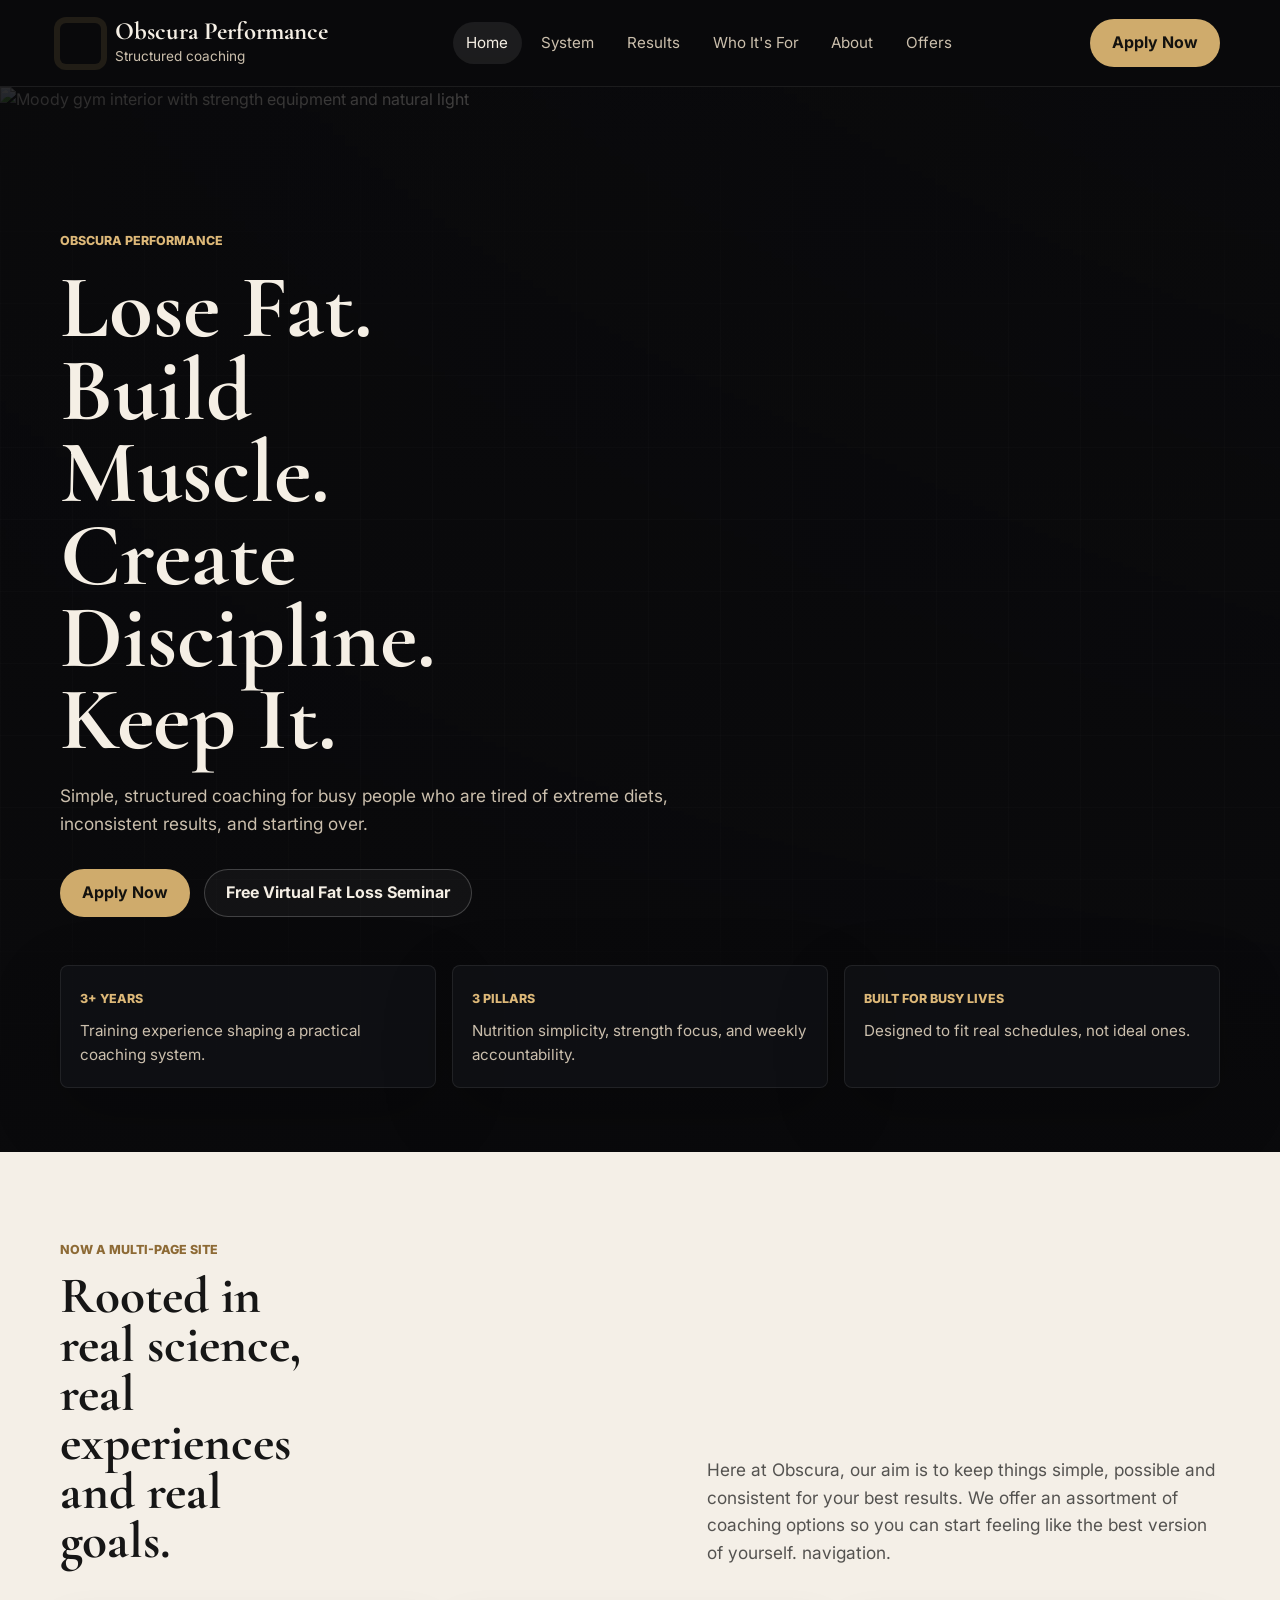
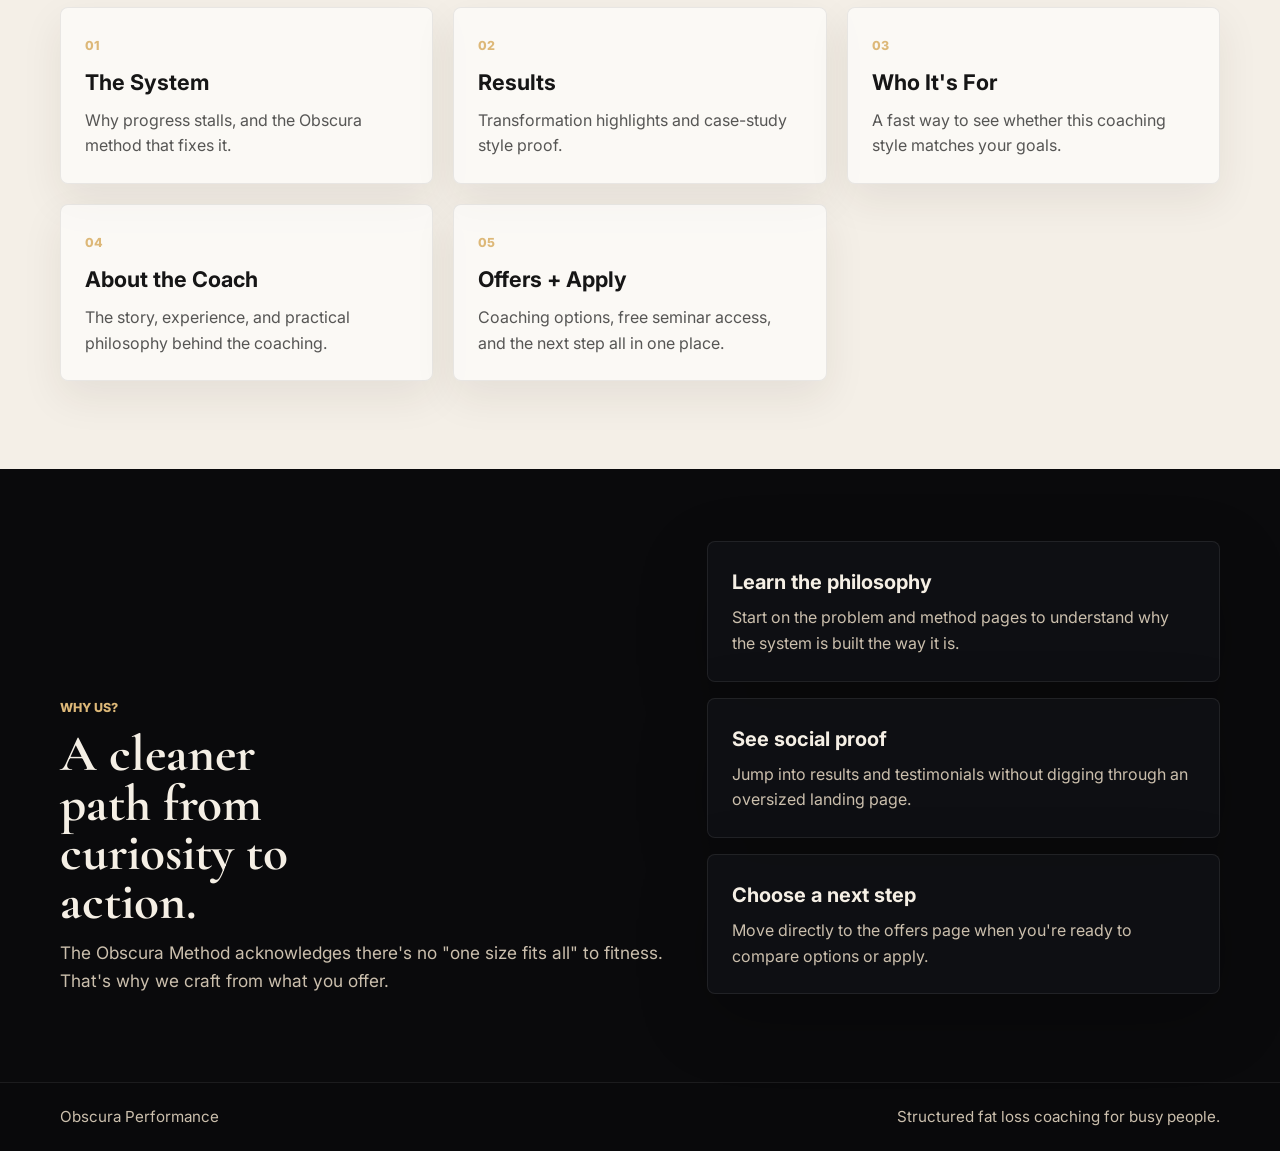
==== commit a1d8a167: "Update index.html" ====
--- a/index.html
+++ b/index.html
@@ -91,11 +91,10 @@
         <div class="container split-intro">
           <div class="section-heading reveal">
             <p class="eyebrow eyebrow-dark">Now a multi-page site</p>
-            <h2>Every part of the brand has its own dedicated page.</h2>
+            <h2>Rooted in real science, real experiences and real goals.</h2>
           </div>
           <p class="section-copy reveal">
-            Instead of one long scrolling page, visitors can now click directly into the
-            section they care about most and move through the experience with clearer
+            Here at Obscura, our aim is to keep things simple, possible and consistent for your best results. We offer an assortment of coaching options so you can start feeling like the best version of yourself.
             navigation.
           </p>
         </div>
@@ -132,12 +131,11 @@
       <section class="section section-dark preview-section">
         <div class="container preview-grid">
           <div class="section-heading reveal">
-            <p class="eyebrow">What visitors can do now</p>
+            <h3 class="eyebrow">Why Us?</h3>
             <h2>A cleaner path from curiosity to action.</h2>
             <p class="section-copy">
-              This structure gives each topic room to breathe while keeping the overall
-              brand experience consistent from page to page.
-            </p>
+              The Obscura Method acknowledges there's no "one size fits all" to fitness. That's why we craft from what you offer.
+ </p>
           </div>
 
           <div class="preview-stack">
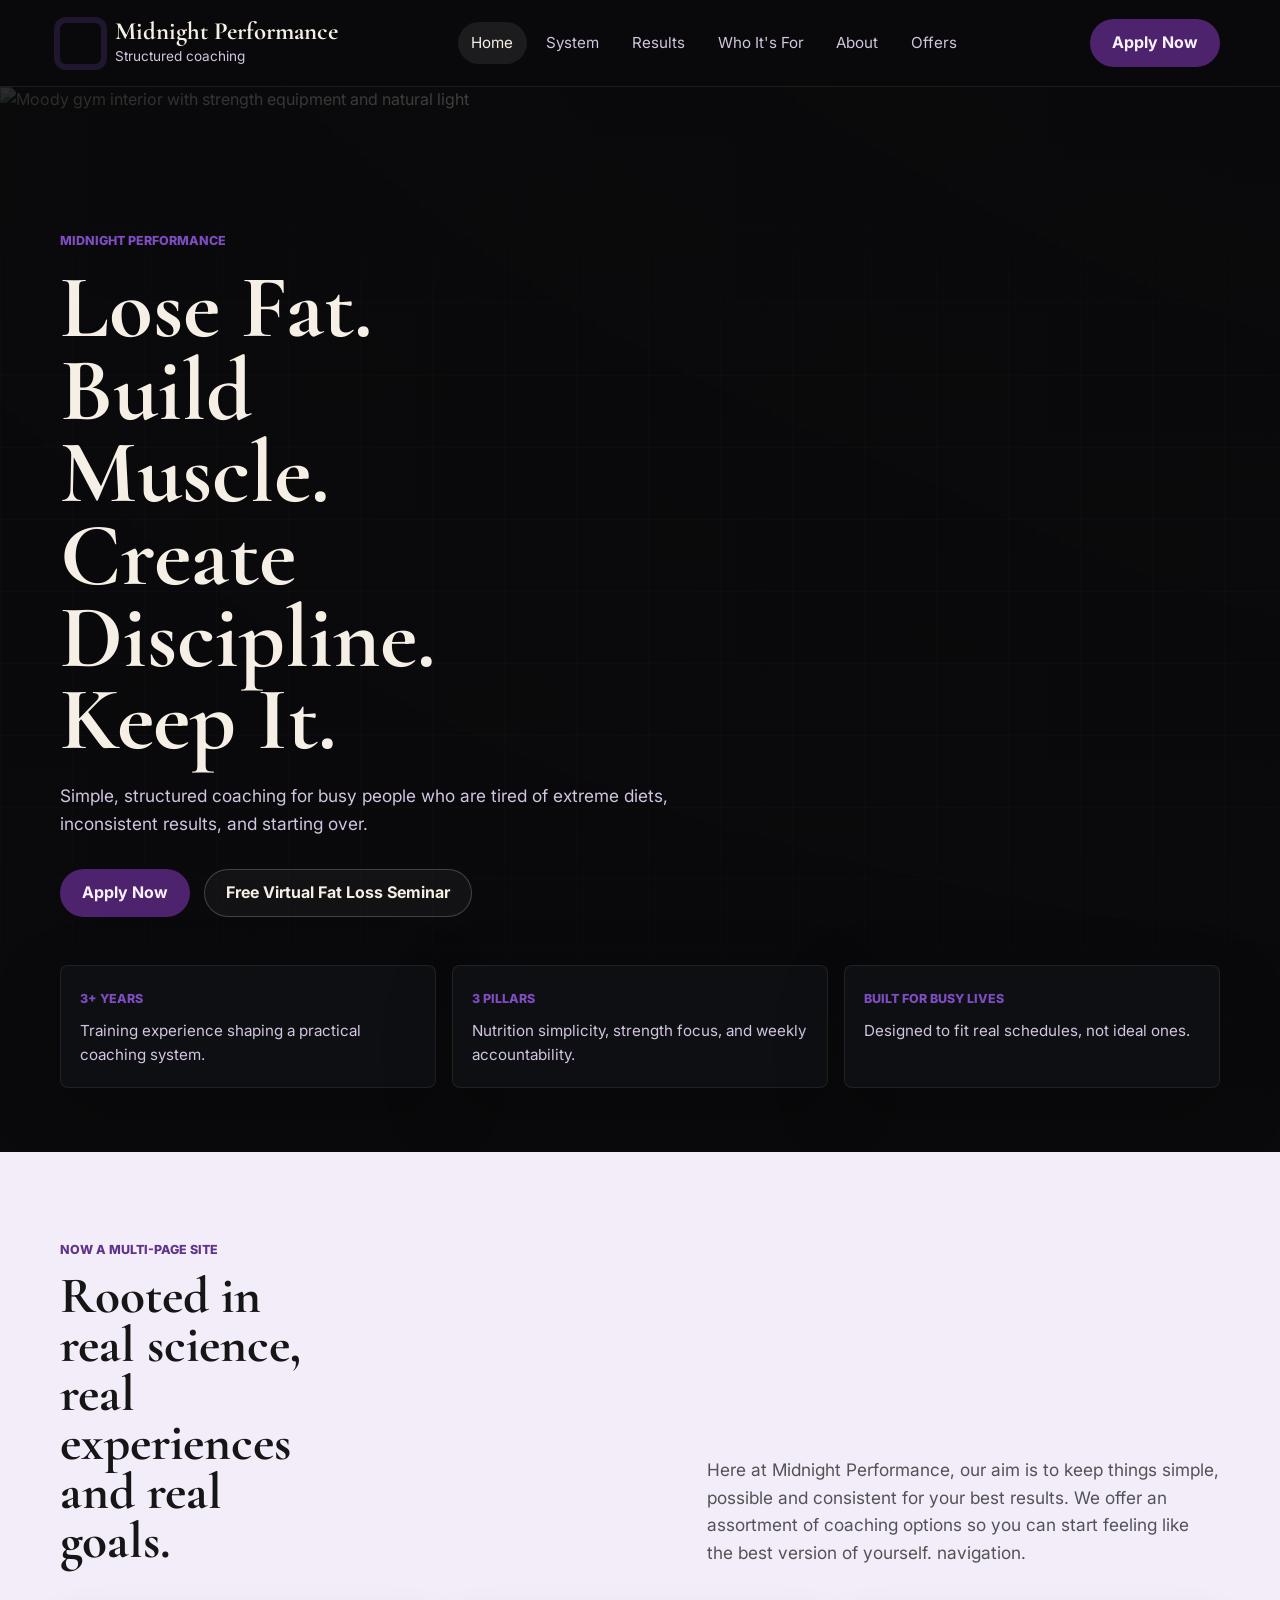
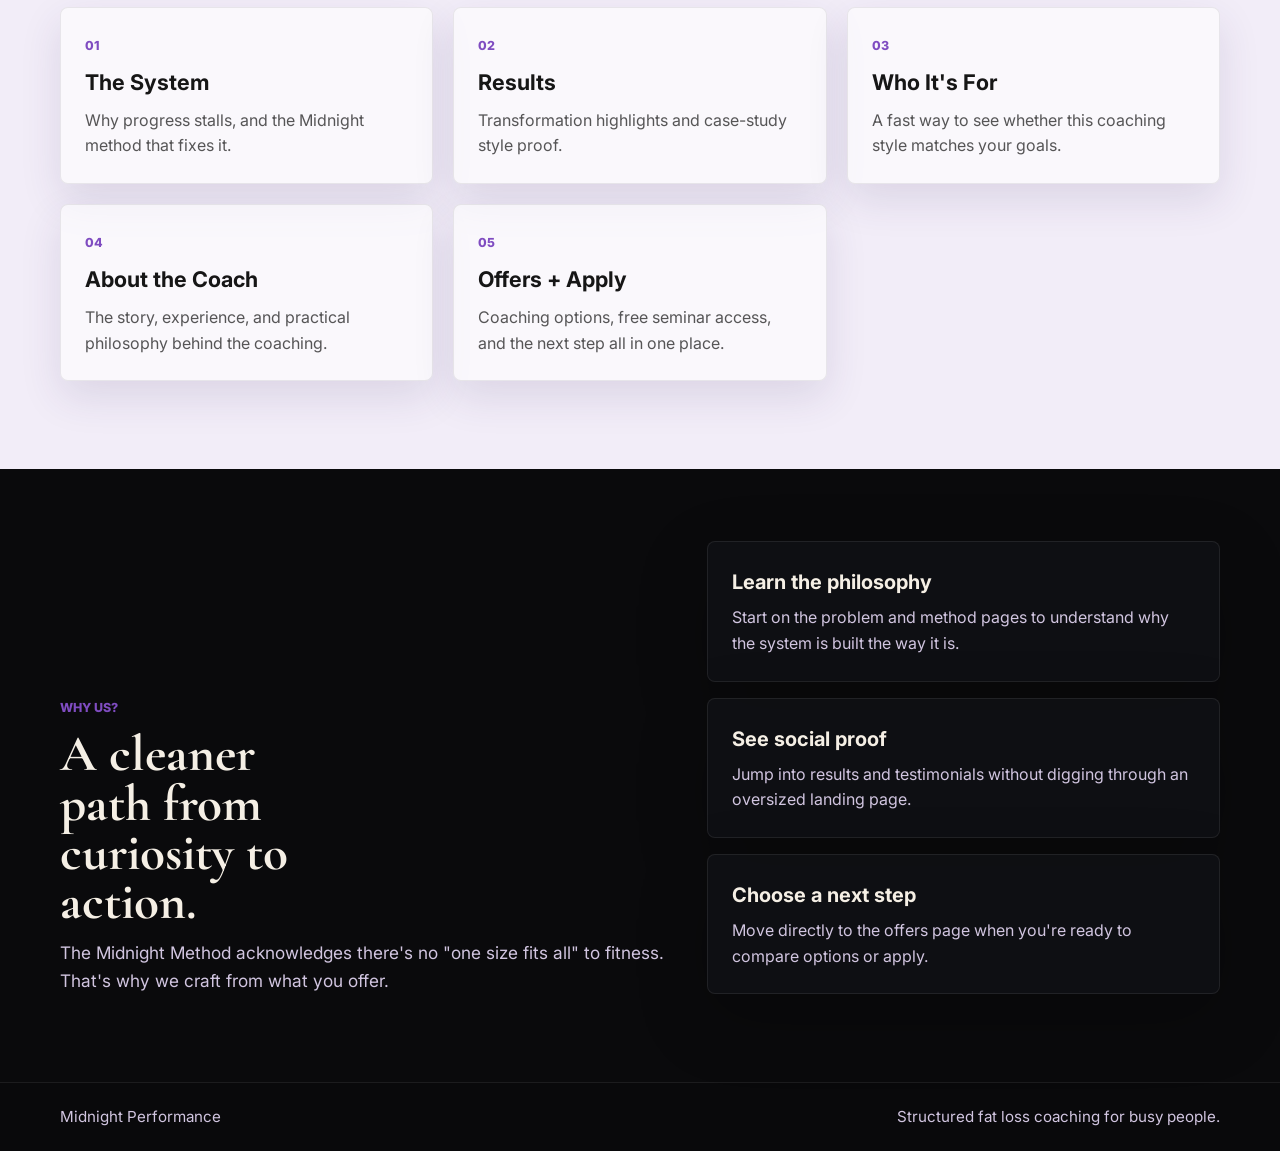
==== commit 28c88341: "Add files via upload" ====
--- a/index.html
+++ b/index.html
@@ -3,7 +3,7 @@
   <head>
     <meta charset="UTF-8" />
     <meta name="viewport" content="width=device-width, initial-scale=1.0" />
-    <title>Obscura Performance</title>
+    <title>Midnight Performance</title>
     <meta
       name="description"
       content="Affordable, sustainable routines for busy people who want results without extreme diets or confusion."
@@ -19,10 +19,10 @@
   <body>
     <header class="site-header">
       <div class="container header-inner">
-        <a class="brand" href="./index.html" aria-label="Obscura Performance home">
+        <a class="brand" href="./index.html" aria-label="Midnight Performance home">
           <span class="brand-mark"></span>
           <span class="brand-copy">
-            <strong>Obscura Performance</strong>
+            <strong>Midnight Performance</strong>
             <span>Structured coaching</span>
           </span>
         </a>
@@ -51,7 +51,7 @@
         <div class="hero-grid"></div>
 
         <div class="container hero-content">
-          <p class="eyebrow reveal is-visible">Obscura Performance</p>
+          <p class="eyebrow reveal is-visible">Midnight Performance</p>
           <h1 class="reveal is-visible">
             Lose Fat.<br />
             Build Muscle.<br />
@@ -94,7 +94,7 @@
             <h2>Rooted in real science, real experiences and real goals.</h2>
           </div>
           <p class="section-copy reveal">
-            Here at Obscura, our aim is to keep things simple, possible and consistent for your best results. We offer an assortment of coaching options so you can start feeling like the best version of yourself.
+            Here at Midnight Performance, our aim is to keep things simple, possible and consistent for your best results. We offer an assortment of coaching options so you can start feeling like the best version of yourself.
             navigation.
           </p>
         </div>
@@ -103,7 +103,7 @@
           <a class="page-card reveal" href="./system.html">
             <span>01</span>
             <h3>The System</h3>
-            <p>Why progress stalls, and the Obscura method that fixes it.</p>
+            <p>Why progress stalls, and the Midnight method that fixes it.</p>
           </a>
           <a class="page-card reveal" href="./results.html">
             <span>02</span>
@@ -134,7 +134,7 @@
             <h3 class="eyebrow">Why Us?</h3>
             <h2>A cleaner path from curiosity to action.</h2>
             <p class="section-copy">
-              The Obscura Method acknowledges there's no "one size fits all" to fitness. That's why we craft from what you offer.
+              The Midnight Method acknowledges there's no "one size fits all" to fitness. That's why we craft from what you offer.
  </p>
           </div>
 
@@ -166,7 +166,7 @@
 
     <footer class="site-footer">
       <div class="container footer-inner">
-        <p>Obscura Performance</p>
+        <p>Midnight Performance</p>
         <p>Structured fat loss coaching for busy people.</p>
       </div>
     </footer>
--- a/styles.css
+++ b/styles.css
@@ -2,15 +2,18 @@
   --bg: #0a0a0c;
   --panel: #111215;
   --panel-soft: #181b20;
-  --surface: #f4efe7;
-  --surface-alt: #fffaf3;
+  --surface: #f2edf8;
+  --surface-alt: #fbf7ff;
   --text: #f5efe5;
-  --text-muted: #cbbfad;
+  --text-muted: #d1c5e0;
   --text-dark: #161616;
   --line: rgba(255, 255, 255, 0.08);
   --line-dark: rgba(22, 22, 22, 0.12);
-  --gold: #cfab6c;
-  --gold-strong: #ddb878;
+  --gold: #4d236e;
+  --gold-strong: #7f4cc1;
+  --accent-text: #5f348a;
+  --accent-soft: rgba(127, 76, 193, 0.16);
+  --accent-border: rgba(127, 76, 193, 0.28);
   --shadow: 0 24px 70px rgba(0, 0, 0, 0.24);
   --radius: 8px;
   --container: 1160px;
@@ -102,6 +105,7 @@
   display: inline-flex;
   align-items: center;
   gap: 0.9rem;
+  min-width: 0;
 }
 
 .brand-mark {
@@ -112,7 +116,7 @@
   background-image: url("https://images.pexels.com/photos/169573/pexels-photo-169573.jpeg?auto=compress&cs=tinysrgb&w=300");
   background-position: center;
   background-size: cover;
-  box-shadow: 0 0 0 6px rgba(207, 171, 108, 0.12);
+  box-shadow: 0 0 0 6px rgba(127, 76, 193, 0.2);
   flex-shrink: 0;
 }
 
@@ -123,7 +127,7 @@
 
 .brand-copy strong {
   font-family: "Cormorant Garamond", serif;
-  font-size: 1.55rem;
+  font-size: clamp(1.25rem, 2vw, 1.55rem);
   line-height: 1;
   letter-spacing: 0;
 }
@@ -175,7 +179,7 @@
 
 .button-gold {
   background: var(--gold);
-  color: #14120f;
+  color: #f8f2ff;
 }
 
 .button-gold:hover {
@@ -194,7 +198,7 @@
 }
 
 .button-dark {
-  background: #17181b;
+  background: #1a1022;
   color: var(--text);
 }
 
@@ -410,7 +414,7 @@
 }
 
 .eyebrow-dark {
-  color: #8d6a35;
+  color: var(--accent-text);
 }
 
 .split-intro,
@@ -445,7 +449,7 @@
 
 .page-card:hover {
   transform: translateY(-3px);
-  border-color: rgba(141, 106, 53, 0.28);
+  border-color: var(--accent-border);
 }
 
 .page-card h3 {
@@ -573,7 +577,7 @@
 .section-light .step-card {
   background: rgba(255, 255, 255, 0.6);
   border-color: rgba(22, 22, 22, 0.08);
-  box-shadow: 0 16px 42px rgba(52, 42, 27, 0.08);
+  box-shadow: 0 16px 42px rgba(61, 39, 95, 0.12);
 }
 
 .pillar-grid {
@@ -683,27 +687,20 @@
 
 .about-media {
   display: grid;
-  grid-template-columns: 1.15fr 0.85fr;
+  grid-template-columns: repeat(2, minmax(0, 1fr));
   gap: 1rem;
 }
 
 .about-image {
-  height: 100%;
+  height: auto;
   width: 100%;
+  aspect-ratio: 4 / 5.2;
   object-fit: cover;
   border-radius: var(--radius);
   border: 1px solid var(--line);
   box-shadow: var(--shadow);
 }
 
-.about-image-wide {
-  min-height: 30rem;
-}
-
-.about-image-tall {
-  min-height: 30rem;
-}
-
 .offer-grid {
   grid-template-columns: repeat(2, minmax(0, 1fr));
 }
@@ -713,14 +710,91 @@
 }
 
 .offer-featured {
-  background: linear-gradient(180deg, rgba(207, 171, 108, 0.16), rgba(255, 255, 255, 0.03));
+  background: linear-gradient(180deg, var(--accent-soft), rgba(255, 255, 255, 0.03));
 }
 
 .text-link {
   display: inline-flex;
   margin-top: 1rem;
-  color: #8d6a35;
+  color: var(--accent-text);
   font-weight: 700;
+}
+
+.transformation-card,
+.featured-win {
+  border: 1px solid var(--line);
+  border-radius: var(--radius);
+  background: rgba(255, 255, 255, 0.04);
+  box-shadow: var(--shadow);
+  overflow: hidden;
+}
+
+.transformation-copy {
+  display: grid;
+  gap: 0.55rem;
+  padding: 1rem 1.1rem 1.2rem;
+}
+
+.transformation-copy p {
+  color: var(--text-muted);
+  font-size: 0.95rem;
+}
+
+.transformation-label {
+  display: flex;
+  justify-content: space-between;
+  gap: 0.75rem;
+  color: var(--gold-strong);
+  font-size: 0.78rem;
+  font-weight: 800;
+  text-transform: uppercase;
+}
+
+.featured-win {
+  display: grid;
+  gap: 1.25rem;
+  padding: 1.1rem;
+}
+
+.comparison-grid {
+  display: grid;
+  grid-template-columns: repeat(2, minmax(0, 1fr));
+  gap: 1rem;
+}
+
+.comparison-image {
+  border-radius: var(--radius);
+  overflow: hidden;
+  background: rgba(255, 255, 255, 0.03);
+}
+
+.comparison-image img {
+  width: 100%;
+  aspect-ratio: 4 / 5.1;
+  object-fit: cover;
+}
+
+.featured-win-copy {
+  display: grid;
+  gap: 0.65rem;
+}
+
+.featured-win-copy h3 {
+  font-size: clamp(1.6rem, 3vw, 2.2rem);
+  line-height: 1;
+  font-family: "Cormorant Garamond", serif;
+}
+
+.featured-win-copy p {
+  color: var(--text-muted);
+  max-width: 40rem;
+}
+
+.featured-win-quote {
+  color: var(--text);
+  font-size: 1.12rem;
+  font-weight: 600;
+  line-height: 1.5;
 }
 
 .breakdown-inner {
@@ -834,6 +908,10 @@
 
   .about-points {
     grid-template-columns: repeat(2, minmax(0, 1fr));
+  }
+
+  .comparison-grid {
+    grid-template-columns: 1fr;
   }
 }
 
@@ -877,6 +955,15 @@
     grid-template-columns: 1fr;
   }
 
+  .brand-copy {
+    justify-items: center;
+    text-align: center;
+  }
+
+  .brand-copy strong {
+    font-size: 1.32rem;
+  }
+
   .section {
     padding: 4.25rem 0;
   }
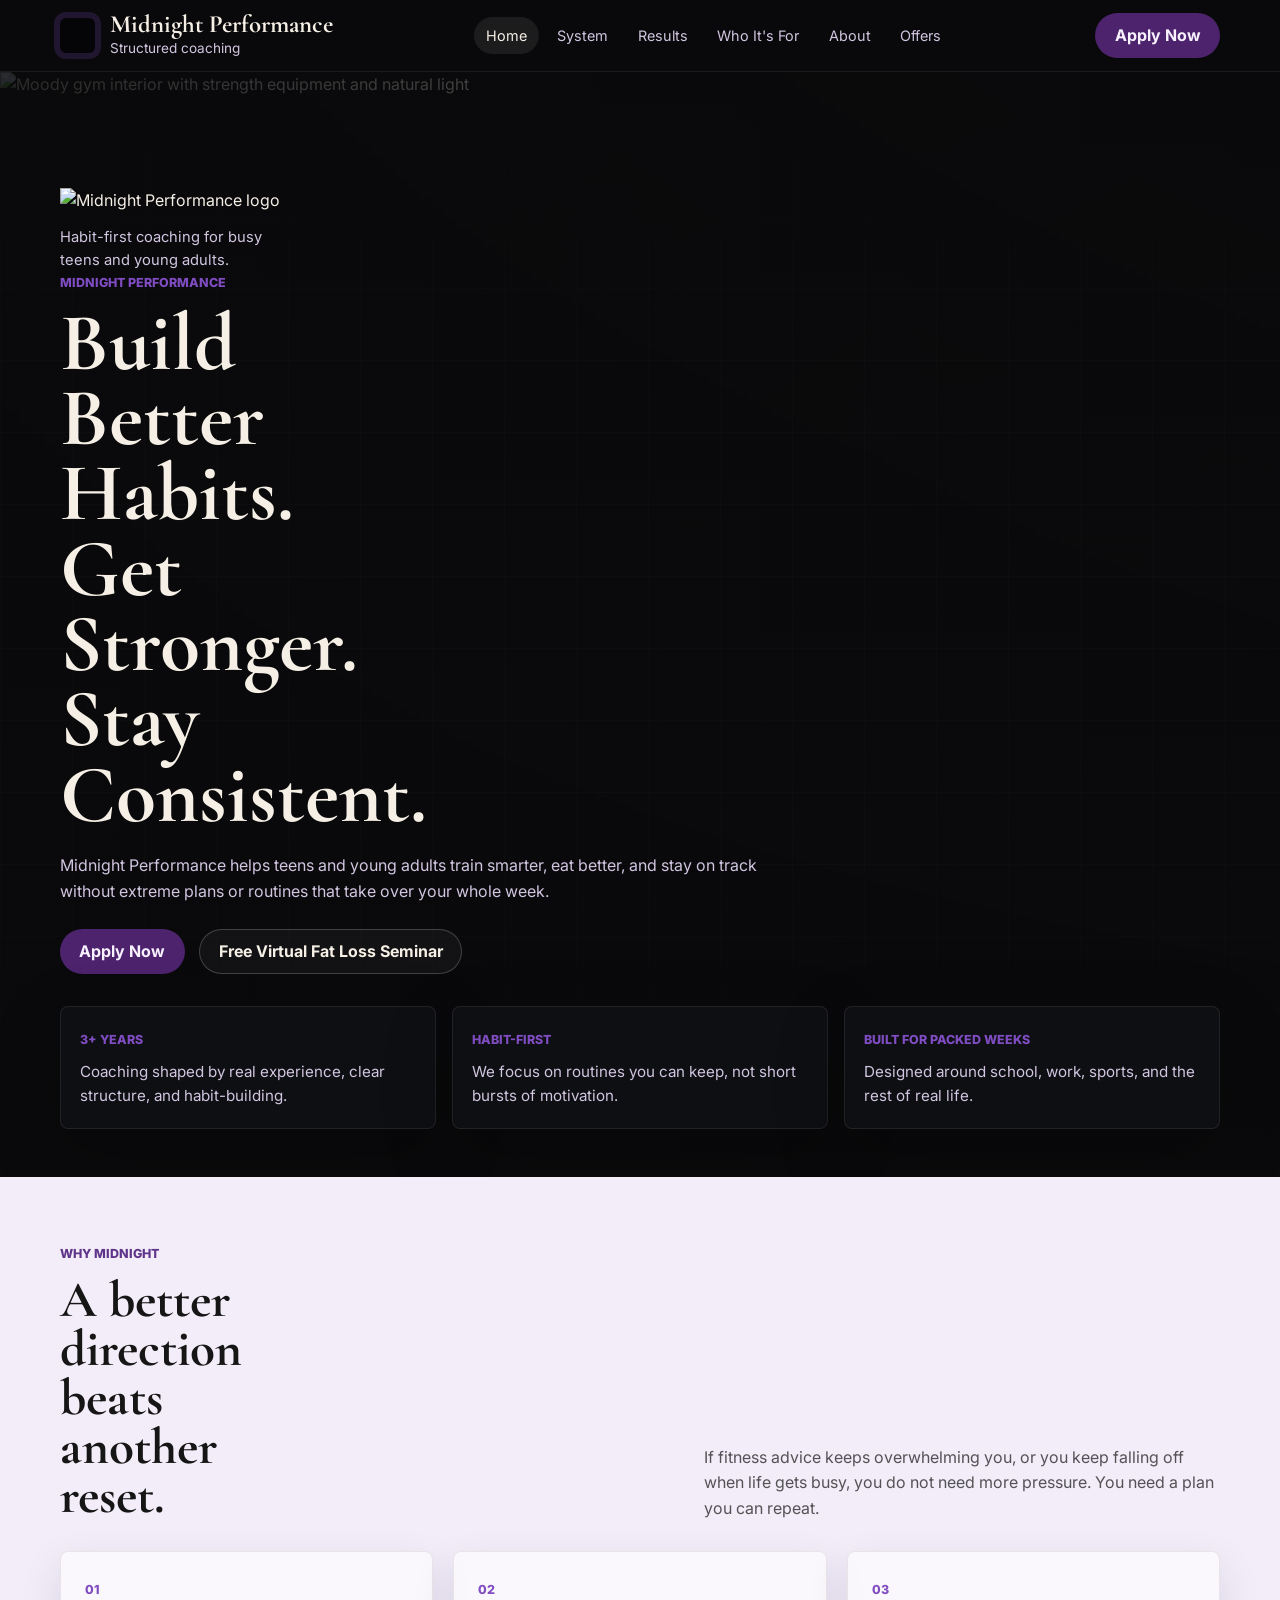
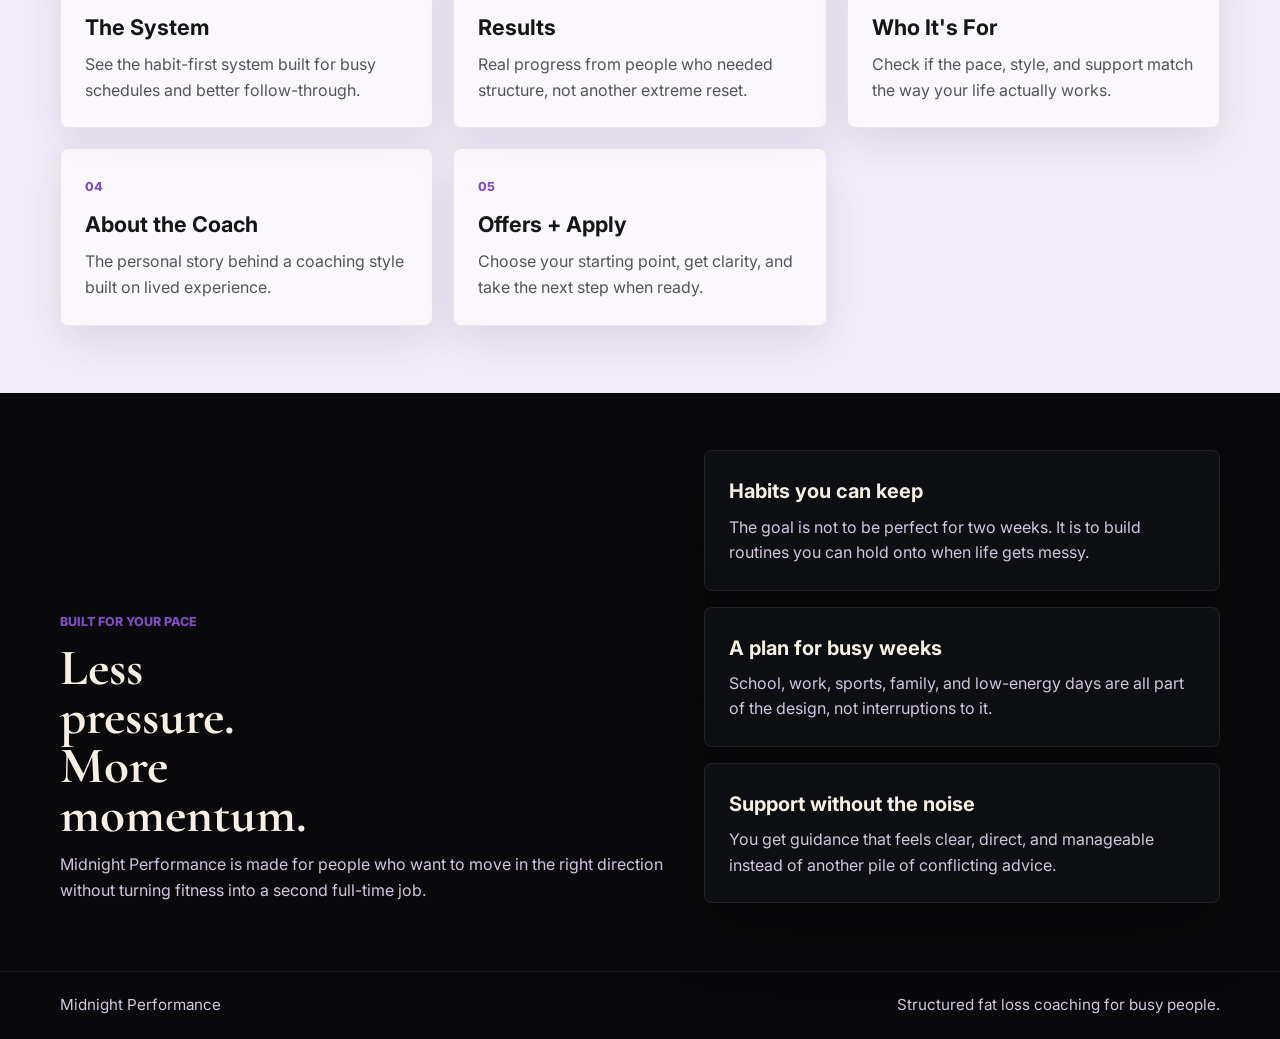
==== commit 62eb036a: "Add files via upload" ====
--- a/index.html
+++ b/index.html
@@ -6,7 +6,7 @@
     <title>Midnight Performance</title>
     <meta
       name="description"
-      content="Affordable, sustainable routines for busy people who want results without extreme diets or confusion."
+      content="Habit-first coaching for teens and young adults who want results but feel overwhelmed, busy, or inconsistent."
     />
     <link rel="preconnect" href="https://fonts.googleapis.com" />
     <link rel="preconnect" href="https://fonts.gstatic.com" crossorigin />
@@ -51,16 +51,25 @@
         <div class="hero-grid"></div>
 
         <div class="container hero-content">
+          <div class="hero-brand-lockup reveal is-visible">
+            <img
+              class="hero-logo"
+              src="file:///C:/Users/ibrah/Downloads/genai-2287a31f-0fab-4ba8-8065-06ccca08b552.png"
+              alt="Midnight Performance logo"
+              loading="lazy"
+            />
+            <p>Habit-first coaching for busy teens and young adults.</p>
+          </div>
           <p class="eyebrow reveal is-visible">Midnight Performance</p>
           <h1 class="reveal is-visible">
-            Lose Fat.<br />
-            Build Muscle.<br />
-            Create Discipline.<br />
-            Keep It.
+            Build Better Habits.<br />
+            Get Stronger.<br />
+            Stay Consistent.
           </h1>
           <p class="hero-copy reveal is-visible">
-            Simple, structured coaching for busy people who are tired of extreme diets,
-            inconsistent results, and starting over.
+            Midnight Performance helps teens and young adults train smarter, eat
+            better, and stay on track without extreme plans or routines that take
+            over your whole week.
           </p>
 
           <div class="hero-actions reveal is-visible">
@@ -73,15 +82,15 @@
           <div class="hero-proof reveal is-visible" aria-label="Coaching highlights">
             <div>
               <span>3+ years</span>
-              <p>Training experience shaping a practical coaching system.</p>
+              <p>Coaching shaped by real experience, clear structure, and habit-building.</p>
             </div>
             <div>
-              <span>3 pillars</span>
-              <p>Nutrition simplicity, strength focus, and weekly accountability.</p>
+              <span>Habit-first</span>
+              <p>We focus on routines you can keep, not short bursts of motivation.</p>
             </div>
             <div>
-              <span>Built for busy lives</span>
-              <p>Designed to fit real schedules, not ideal ones.</p>
+              <span>Built for packed weeks</span>
+              <p>Designed around school, work, sports, and the rest of real life.</p>
             </div>
           </div>
         </div>
@@ -90,12 +99,13 @@
       <section class="section section-light">
         <div class="container split-intro">
           <div class="section-heading reveal">
-            <p class="eyebrow eyebrow-dark">Now a multi-page site</p>
-            <h2>Rooted in real science, real experiences and real goals.</h2>
+            <p class="eyebrow eyebrow-dark">Why Midnight</p>
+            <h2>A better direction beats another reset.</h2>
           </div>
           <p class="section-copy reveal">
-            Here at Midnight Performance, our aim is to keep things simple, possible and consistent for your best results. We offer an assortment of coaching options so you can start feeling like the best version of yourself.
-            navigation.
+            If fitness advice keeps overwhelming you, or you keep falling off when
+            life gets busy, you do not need more pressure. You need a plan you can
+            repeat.
           </p>
         </div>
 
@@ -103,27 +113,27 @@
           <a class="page-card reveal" href="./system.html">
             <span>01</span>
             <h3>The System</h3>
-            <p>Why progress stalls, and the Midnight method that fixes it.</p>
+            <p>See the habit-first system built for busy schedules and better follow-through.</p>
           </a>
           <a class="page-card reveal" href="./results.html">
             <span>02</span>
             <h3>Results</h3>
-            <p>Transformation highlights and case-study style proof.</p>
+            <p>Real progress from people who needed structure, not another extreme reset.</p>
           </a>
           <a class="page-card reveal" href="./for-you.html">
             <span>03</span>
             <h3>Who It's For</h3>
-            <p>A fast way to see whether this coaching style matches your goals.</p>
+            <p>Check if the pace, style, and support match the way your life actually works.</p>
           </a>
           <a class="page-card reveal" href="./about.html">
             <span>04</span>
             <h3>About the Coach</h3>
-            <p>The story, experience, and practical philosophy behind the coaching.</p>
+            <p>The personal story behind a coaching style built on lived experience.</p>
           </a>
           <a class="page-card reveal" href="./offers.html">
             <span>05</span>
             <h3>Offers + Apply</h3>
-            <p>Coaching options, free seminar access, and the next step all in one place.</p>
+            <p>Choose your starting point, get clarity, and take the next step when ready.</p>
           </a>
         </div>
       </section>
@@ -131,32 +141,34 @@
       <section class="section section-dark preview-section">
         <div class="container preview-grid">
           <div class="section-heading reveal">
-            <h3 class="eyebrow">Why Us?</h3>
-            <h2>A cleaner path from curiosity to action.</h2>
+            <h3 class="eyebrow">Built for your pace</h3>
+            <h2>Less pressure. More momentum.</h2>
             <p class="section-copy">
-              The Midnight Method acknowledges there's no "one size fits all" to fitness. That's why we craft from what you offer.
- </p>
+              Midnight Performance is made for people who want to move in the right
+              direction without turning fitness into a second full-time job.
+            </p>
           </div>
 
           <div class="preview-stack">
             <article class="preview-card reveal">
-              <h3>Learn the philosophy</h3>
+              <h3>Habits you can keep</h3>
               <p>
-                Start on the problem and method pages to understand why the system is
-                built the way it is.
+                The goal is not to be perfect for two weeks. It is to build routines
+                you can hold onto when life gets messy.
               </p>
             </article>
             <article class="preview-card reveal">
-              <h3>See social proof</h3>
+              <h3>A plan for busy weeks</h3>
               <p>
-                Jump into results and testimonials without digging through an oversized
-                landing page.
+                School, work, sports, family, and low-energy days are all part of the
+                design, not interruptions to it.
               </p>
             </article>
             <article class="preview-card reveal">
-              <h3>Choose a next step</h3>
+              <h3>Support without the noise</h3>
               <p>
-                Move directly to the offers page when you're ready to compare options or apply.
+                You get guidance that feels clear, direct, and manageable instead of
+                another pile of conflicting advice.
               </p>
             </article>
           </div>
--- a/styles.css
+++ b/styles.css
@@ -91,17 +91,24 @@
   backdrop-filter: blur(18px);
   background: rgba(10, 10, 12, 0.82);
   border-bottom: 1px solid var(--line);
+  transition: transform 220ms ease, background-color 220ms ease, border-color 220ms ease;
+}
+
+.site-header.is-hidden {
+  transform: translateY(calc(-100% - 1px));
 }
 
 .header-inner {
   display: grid;
+  grid-template-areas: "brand nav cta";
   grid-template-columns: auto 1fr auto;
-  gap: 1.5rem;
+  gap: 1rem;
   align-items: center;
-  min-height: 5.4rem;
+  min-height: 4.45rem;
 }
 
 .brand {
+  grid-area: brand;
   display: inline-flex;
   align-items: center;
   gap: 0.9rem;
@@ -110,12 +117,14 @@
 
 .brand-mark {
   /* Swap this image URL for the final logo asset when it's ready. */
-  width: 2.55rem;
-  height: 2.55rem;
+  width: 2.2rem;
+  height: 2.2rem;
   border-radius: 6px;
-  background-image: url("https://images.pexels.com/photos/169573/pexels-photo-169573.jpeg?auto=compress&cs=tinysrgb&w=300");
+  background-color: #050507;
+  background-image: url("file:///C:/Users/ibrah/Downloads/genai-2287a31f-0fab-4ba8-8065-06ccca08b552.png");
   background-position: center;
-  background-size: cover;
+  background-repeat: no-repeat;
+  background-size: contain;
   box-shadow: 0 0 0 6px rgba(127, 76, 193, 0.2);
   flex-shrink: 0;
 }
@@ -138,6 +147,7 @@
 }
 
 .site-nav {
+  grid-area: nav;
   display: flex;
   flex-wrap: wrap;
   justify-content: center;
@@ -146,10 +156,10 @@
 
 .site-nav a {
   color: var(--text-muted);
-  padding: 0.55rem 0.85rem;
+  padding: 0.45rem 0.75rem;
   border-radius: 999px;
   transition: color 180ms ease, background-color 180ms ease;
-  font-size: 0.95rem;
+  font-size: 0.9rem;
 }
 
 .site-nav a:hover,
@@ -162,8 +172,8 @@
   display: inline-flex;
   align-items: center;
   justify-content: center;
-  min-height: 3rem;
-  padding: 0.8rem 1.3rem;
+  min-height: 2.8rem;
+  padding: 0.72rem 1.15rem;
   border-radius: 999px;
   border: 1px solid transparent;
   font-weight: 700;
@@ -208,6 +218,7 @@
 }
 
 .button-header {
+  grid-area: cta;
   white-space: nowrap;
 }
 
@@ -218,7 +229,7 @@
 }
 
 .hero {
-  min-height: min(92vh, 56rem);
+  min-height: min(82vh, 48rem);
   display: flex;
   align-items: end;
 }
@@ -266,7 +277,7 @@
 }
 
 .hero-content {
-  padding: 9rem 0 4rem;
+  padding: 7.25rem 0 3rem;
 }
 
 .hero h1,
@@ -278,15 +289,15 @@
 
 .hero h1 {
   max-width: 8.5ch;
-  font-size: clamp(3.3rem, 7vw, 6.4rem);
+  font-size: clamp(3rem, 6.4vw, 5.6rem);
   line-height: 0.92;
-  margin-top: 1rem;
+  margin-top: 0.8rem;
 }
 
 .hero-copy,
 .section-copy {
   color: var(--text-muted);
-  font-size: 1.08rem;
+  font-size: 1rem;
   max-width: 44rem;
 }
 
@@ -303,14 +314,41 @@
 }
 
 .hero-actions {
-  margin-top: 2rem;
+  margin-top: 1.55rem;
 }
 
 .hero-proof {
   display: grid;
   grid-template-columns: repeat(3, minmax(0, 1fr));
   gap: 1rem;
-  margin-top: 3rem;
+  margin-top: 2rem;
+}
+
+.hero-brand-lockup,
+.section-logo-block {
+  display: inline-grid;
+  gap: 0.75rem;
+  justify-items: start;
+}
+
+.hero-brand-lockup {
+  max-width: 14rem;
+}
+
+.hero-logo,
+.section-logo {
+  width: min(15rem, 48vw);
+  height: auto;
+}
+
+.section-logo {
+  width: min(12rem, 38vw);
+}
+
+.hero-brand-lockup p,
+.section-logo-block p {
+  color: var(--text-muted);
+  font-size: 0.92rem;
 }
 
 .hero-proof div,
@@ -357,7 +395,7 @@
 }
 
 .section {
-  padding: 5.5rem 0;
+  padding: 4.2rem 0;
   position: relative;
 }
 
@@ -386,7 +424,7 @@
 }
 
 .section-heading h2 {
-  font-size: clamp(2.3rem, 4vw, 4rem);
+  font-size: clamp(2.05rem, 4vw, 3.6rem);
   line-height: 0.96;
   max-width: 11ch;
 }
@@ -402,7 +440,7 @@
 }
 
 .page-links {
-  margin-top: 2rem;
+  margin-top: 1.35rem;
 }
 
 .eyebrow {
@@ -421,7 +459,7 @@
 .preview-grid {
   display: grid;
   grid-template-columns: minmax(0, 1.2fr) minmax(0, 1fr);
-  gap: 2rem;
+  gap: 1.5rem;
   align-items: end;
 }
 
@@ -438,7 +476,7 @@
 
 .page-grid {
   grid-template-columns: repeat(3, minmax(0, 1fr));
-  margin-top: 2.5rem;
+  margin-top: 1.85rem;
 }
 
 .page-card {
@@ -458,7 +496,7 @@
 }
 
 .preview-section {
-  padding-top: 4.5rem;
+  padding-top: 3.6rem;
 }
 
 .preview-stack {
@@ -480,7 +518,7 @@
 }
 
 .page-hero {
-  min-height: 25rem;
+  min-height: 21rem;
   display: flex;
   align-items: end;
 }
@@ -501,14 +539,14 @@
 }
 
 .page-hero-content {
-  padding: 8.5rem 0 3.2rem;
+  padding: 6.8rem 0 2.4rem;
 }
 
 .page-hero h1 {
-  font-size: clamp(2.9rem, 5.2vw, 5rem);
+  font-size: clamp(2.5rem, 5vw, 4.5rem);
   line-height: 0.94;
   max-width: 12ch;
-  margin-top: 0.8rem;
+  margin-top: 0.6rem;
 }
 
 .problem-hero::before {
@@ -582,7 +620,7 @@
 
 .pillar-grid {
   grid-template-columns: repeat(3, minmax(0, 1fr));
-  margin-top: 2.5rem;
+  margin-top: 1.7rem;
 }
 
 .pillar {
@@ -623,7 +661,7 @@
 
 .testimonial-grid {
   grid-template-columns: repeat(3, minmax(0, 1fr));
-  margin-top: 2rem;
+  margin-top: 1.4rem;
 }
 
 .testimonial,
@@ -658,8 +696,8 @@
 .about-grid {
   display: grid;
   grid-template-columns: minmax(0, 1.05fr) minmax(0, 0.95fr);
-  gap: 2rem;
-  align-items: center;
+  gap: 1.5rem;
+  align-items: start;
 }
 
 .about-copy {
@@ -675,7 +713,7 @@
   display: grid;
   grid-template-columns: repeat(3, minmax(0, 1fr));
   gap: 1rem;
-  margin-top: 0.4rem;
+  margin-top: 0.15rem;
 }
 
 .about-points div {
@@ -754,6 +792,7 @@
   display: grid;
   gap: 1.25rem;
   padding: 1.1rem;
+  margin-top: 1.5rem;
 }
 
 .comparison-grid {
@@ -833,7 +872,7 @@
 }
 
 .cta-actions {
-  margin-top: 2rem;
+  margin-top: 1.35rem;
 }
 
 .cta-note {
@@ -871,6 +910,10 @@
     scroll-behavior: auto;
   }
 
+  .site-header {
+    transition: none;
+  }
+
   .reveal {
     opacity: 1;
     transform: none;
@@ -884,9 +927,13 @@
 
 @media (max-width: 1100px) {
   .header-inner {
-    grid-template-columns: 1fr;
-    justify-items: center;
-    padding: 0.8rem 0;
+    grid-template-areas:
+      "brand cta"
+      "nav nav";
+    grid-template-columns: minmax(0, 1fr) auto;
+    align-items: center;
+    padding: 0.65rem 0;
+    min-height: auto;
   }
 
   .hero-proof,
@@ -913,6 +960,10 @@
   .comparison-grid {
     grid-template-columns: 1fr;
   }
+
+  .site-nav {
+    justify-content: flex-start;
+  }
 }
 
 @media (max-width: 760px) {
@@ -924,13 +975,9 @@
     width: min(calc(100% - 1.25rem), var(--container));
   }
 
-  .site-nav {
-    justify-content: flex-start;
-  }
-
   .hero-content,
   .page-hero-content {
-    padding-top: 7.3rem;
+    padding-top: 6.2rem;
   }
 
   .hero {
@@ -965,7 +1012,17 @@
   }
 
   .section {
-    padding: 4.25rem 0;
+    padding: 3.5rem 0;
+  }
+
+  .hero-logo,
+  .section-logo {
+    width: min(12.5rem, 62vw);
+  }
+
+  .site-nav a {
+    padding: 0.4rem 0.65rem;
+    font-size: 0.85rem;
   }
 
   .footer-inner {
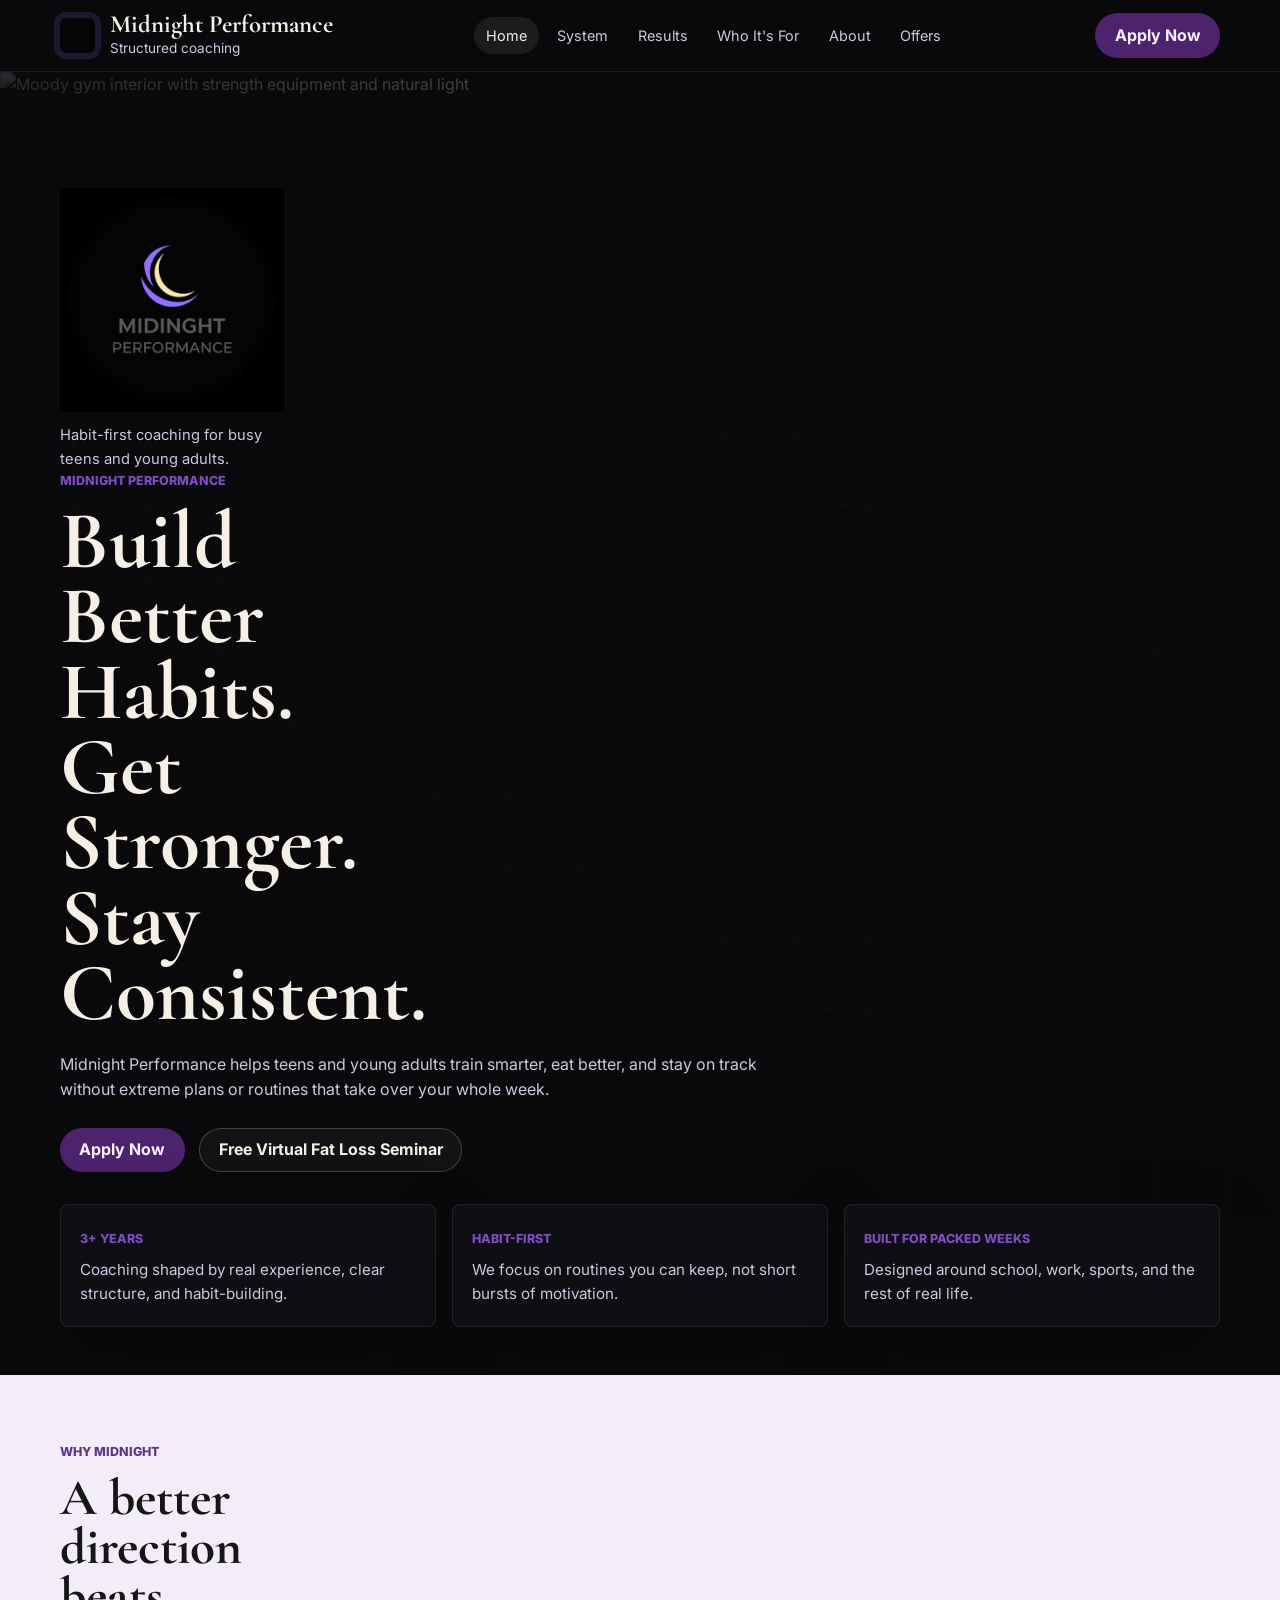
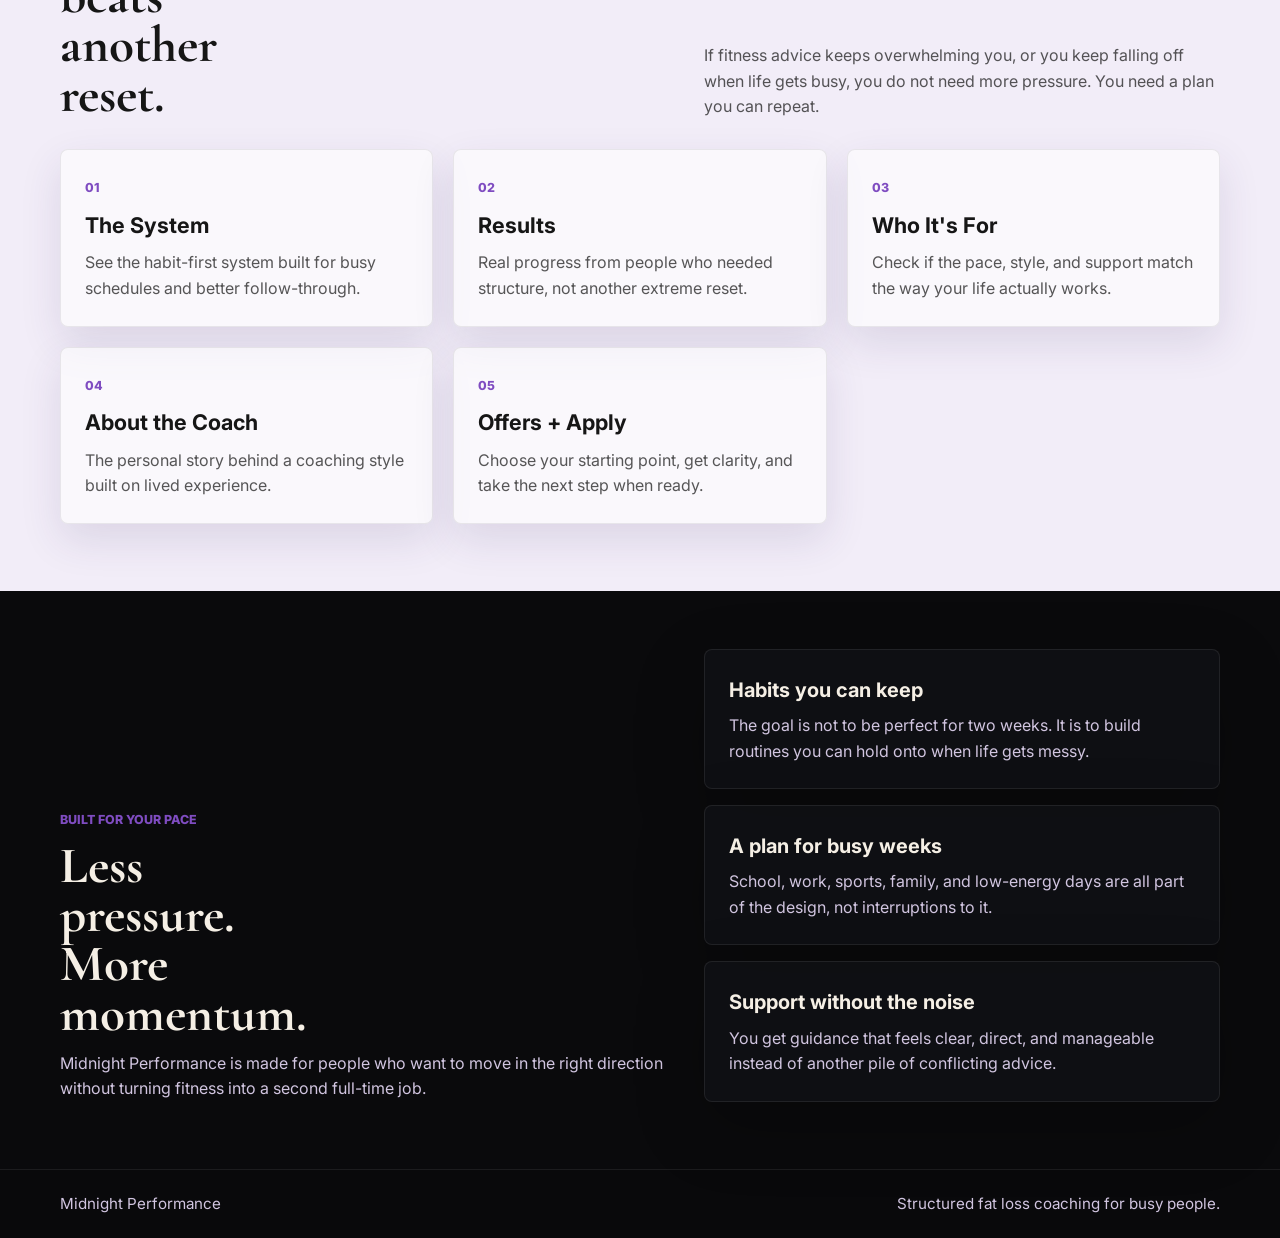
==== commit fe7af3dd: "Update index.html" ====
--- a/index.html
+++ b/index.html
@@ -54,7 +54,7 @@
           <div class="hero-brand-lockup reveal is-visible">
             <img
               class="hero-logo"
-              src="file:///C:/Users/ibrah/Downloads/genai-2287a31f-0fab-4ba8-8065-06ccca08b552.png"
+              src="./genai-2287a31f-0fab-4ba8-8065-06ccca08b552.png"
               alt="Midnight Performance logo"
               loading="lazy"
             />
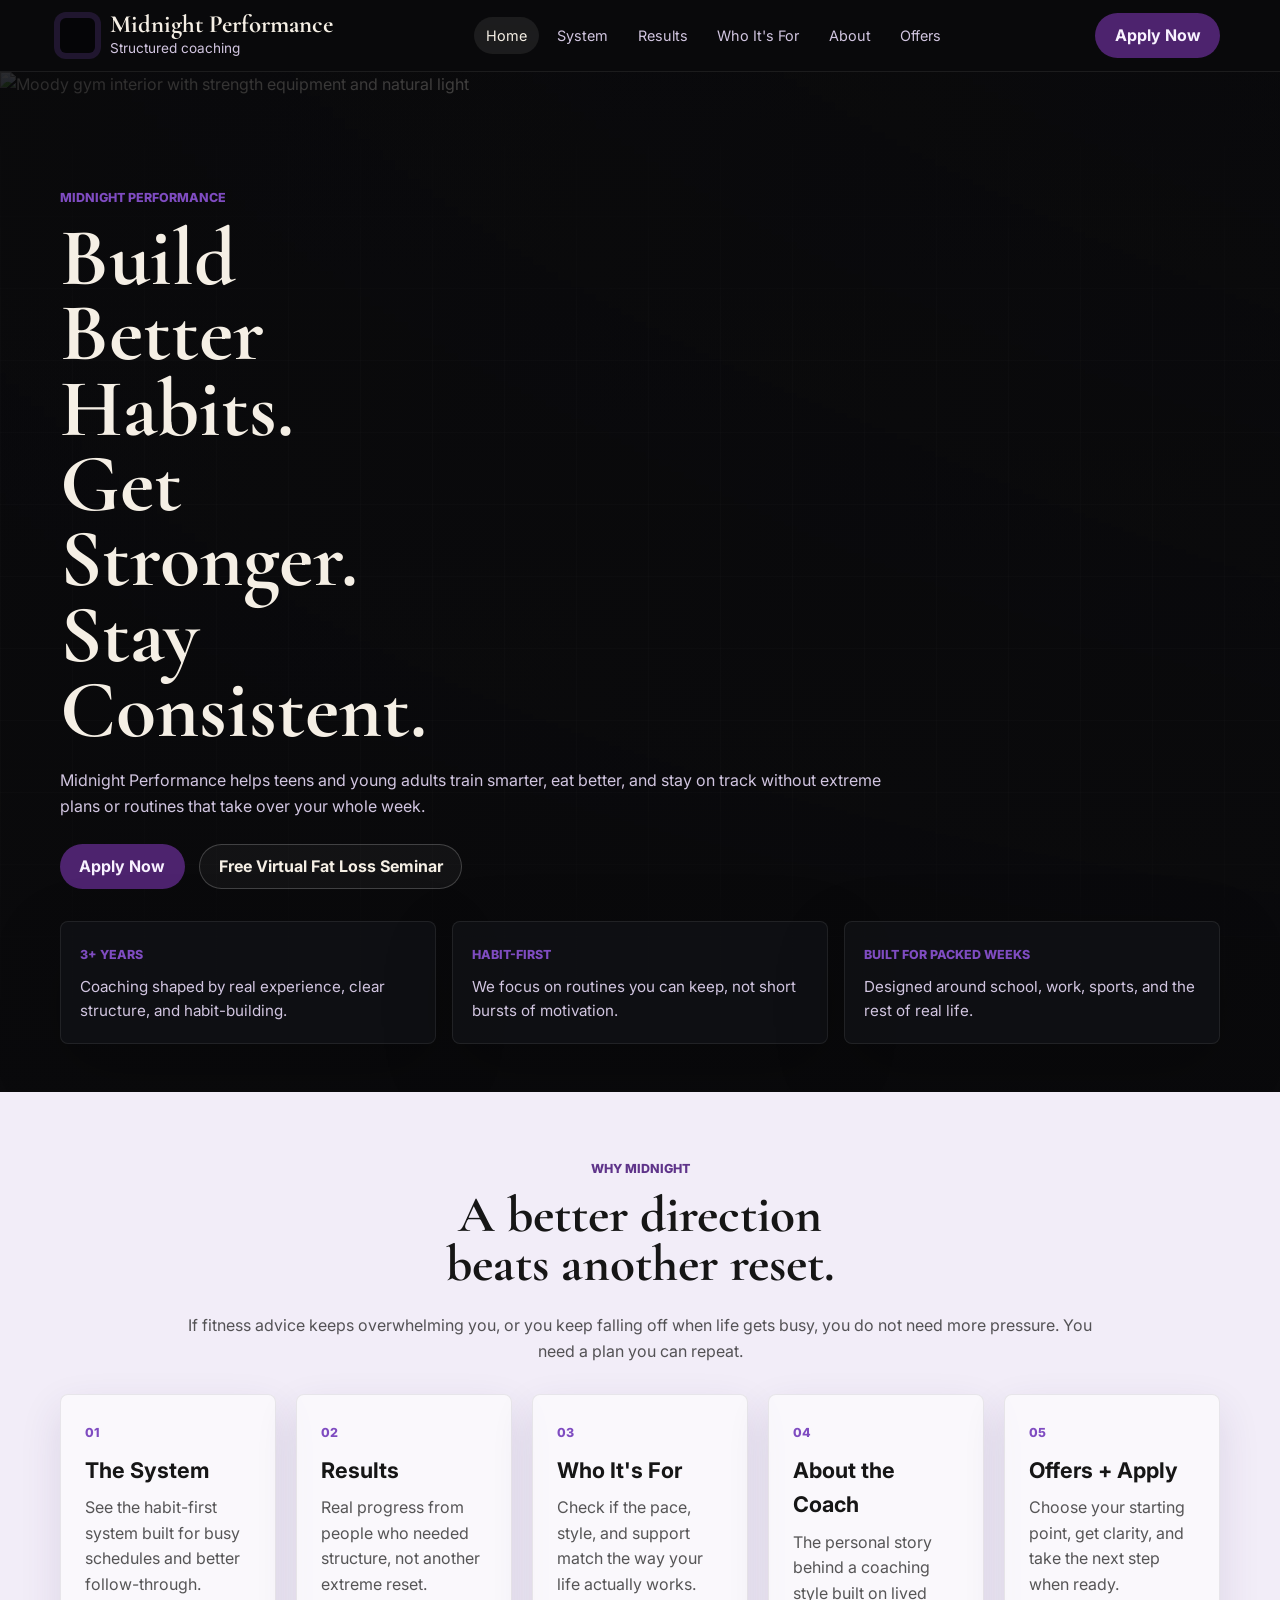
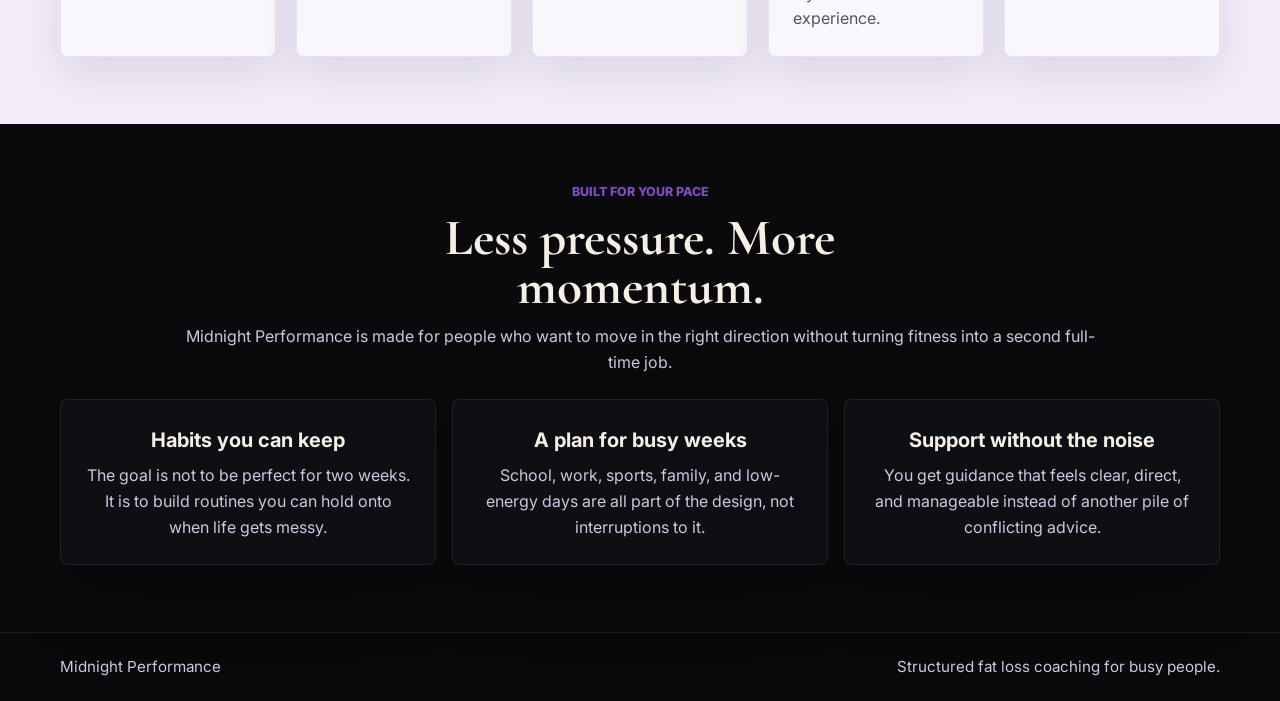
==== commit 22f22252: "Add files via upload" ====
--- a/index.html
+++ b/index.html
@@ -51,15 +51,6 @@
         <div class="hero-grid"></div>
 
         <div class="container hero-content">
-          <div class="hero-brand-lockup reveal is-visible">
-            <img
-              class="hero-logo"
-              src="./genai-2287a31f-0fab-4ba8-8065-06ccca08b552.png"
-              alt="Midnight Performance logo"
-              loading="lazy"
-            />
-            <p>Habit-first coaching for busy teens and young adults.</p>
-          </div>
           <p class="eyebrow reveal is-visible">Midnight Performance</p>
           <h1 class="reveal is-visible">
             Build Better Habits.<br />
--- a/styles.css
+++ b/styles.css
@@ -298,7 +298,7 @@
 .section-copy {
   color: var(--text-muted);
   font-size: 1rem;
-  max-width: 44rem;
+  max-width: 54rem;
 }
 
 .hero-copy {
@@ -322,33 +322,6 @@
   grid-template-columns: repeat(3, minmax(0, 1fr));
   gap: 1rem;
   margin-top: 2rem;
-}
-
-.hero-brand-lockup,
-.section-logo-block {
-  display: inline-grid;
-  gap: 0.75rem;
-  justify-items: start;
-}
-
-.hero-brand-lockup {
-  max-width: 14rem;
-}
-
-.hero-logo,
-.section-logo {
-  width: min(15rem, 48vw);
-  height: auto;
-}
-
-.section-logo {
-  width: min(12rem, 38vw);
-}
-
-.hero-brand-lockup p,
-.section-logo-block p {
-  color: var(--text-muted);
-  font-size: 0.92rem;
 }
 
 .hero-proof div,
@@ -426,7 +399,7 @@
 .section-heading h2 {
   font-size: clamp(2.05rem, 4vw, 3.6rem);
   line-height: 0.96;
-  max-width: 11ch;
+  max-width: 16ch;
 }
 
 .centered {
@@ -458,9 +431,27 @@
 .split-intro,
 .preview-grid {
   display: grid;
-  grid-template-columns: minmax(0, 1.2fr) minmax(0, 1fr);
+  grid-template-columns: 1fr;
   gap: 1.5rem;
-  align-items: end;
+  align-items: start;
+  justify-items: center;
+  text-align: center;
+}
+
+.split-intro .section-heading,
+.preview-grid .section-heading {
+  justify-items: center;
+}
+
+.split-intro .section-heading h2,
+.preview-grid .section-heading h2 {
+  max-width: 18ch;
+}
+
+.split-intro .section-copy,
+.preview-grid .section-copy {
+  max-width: 58rem;
+  margin-inline: auto;
 }
 
 .page-grid,
@@ -475,7 +466,7 @@
 }
 
 .page-grid {
-  grid-template-columns: repeat(3, minmax(0, 1fr));
+  grid-template-columns: repeat(auto-fit, minmax(210px, 1fr));
   margin-top: 1.85rem;
 }
 
@@ -501,6 +492,7 @@
 
 .preview-stack {
   display: grid;
+  grid-template-columns: repeat(3, minmax(0, 1fr));
   gap: 1rem;
 }
 
@@ -547,6 +539,10 @@
   line-height: 0.94;
   max-width: 12ch;
   margin-top: 0.6rem;
+}
+
+.page-hero .section-copy {
+  margin-top: 1rem;
 }
 
 .problem-hero::before {
@@ -660,13 +656,27 @@
 }
 
 .testimonial-grid {
-  grid-template-columns: repeat(3, minmax(0, 1fr));
+  grid-template-columns: repeat(2, minmax(0, 1fr));
   margin-top: 1.4rem;
 }
 
 .testimonial,
 .step-card {
   padding: 1.5rem;
+}
+
+.testimonial {
+  display: grid;
+  align-content: start;
+}
+
+.testimonial h3 {
+  font-size: 1.5rem;
+  line-height: 1.08;
+}
+
+.testimonial p {
+  margin-top: 0.2rem;
 }
 
 .fit-grid {
@@ -740,7 +750,7 @@
 }
 
 .offer-grid {
-  grid-template-columns: repeat(2, minmax(0, 1fr));
+  grid-template-columns: repeat(3, minmax(0, 1fr));
 }
 
 .offer {
@@ -942,15 +952,17 @@
   .pillar-grid,
   .results-grid,
   .testimonial-grid,
+  .preview-stack,
   .steps-grid {
     grid-template-columns: repeat(2, minmax(0, 1fr));
   }
 
-  .split-intro,
-  .preview-grid,
-  .about-grid,
+  .about-grid {
+    grid-template-columns: 1fr;
+  }
+
   .offer-grid {
-    grid-template-columns: 1fr;
+    grid-template-columns: repeat(2, minmax(0, 1fr));
   }
 
   .about-points {
@@ -994,6 +1006,7 @@
   .pillar-grid,
   .results-grid,
   .testimonial-grid,
+  .preview-stack,
   .fit-grid,
   .about-points,
   .about-media,
@@ -1014,12 +1027,6 @@
   .section {
     padding: 3.5rem 0;
   }
-
-  .hero-logo,
-  .section-logo {
-    width: min(12.5rem, 62vw);
-  }
-
   .site-nav a {
     padding: 0.4rem 0.65rem;
     font-size: 0.85rem;
